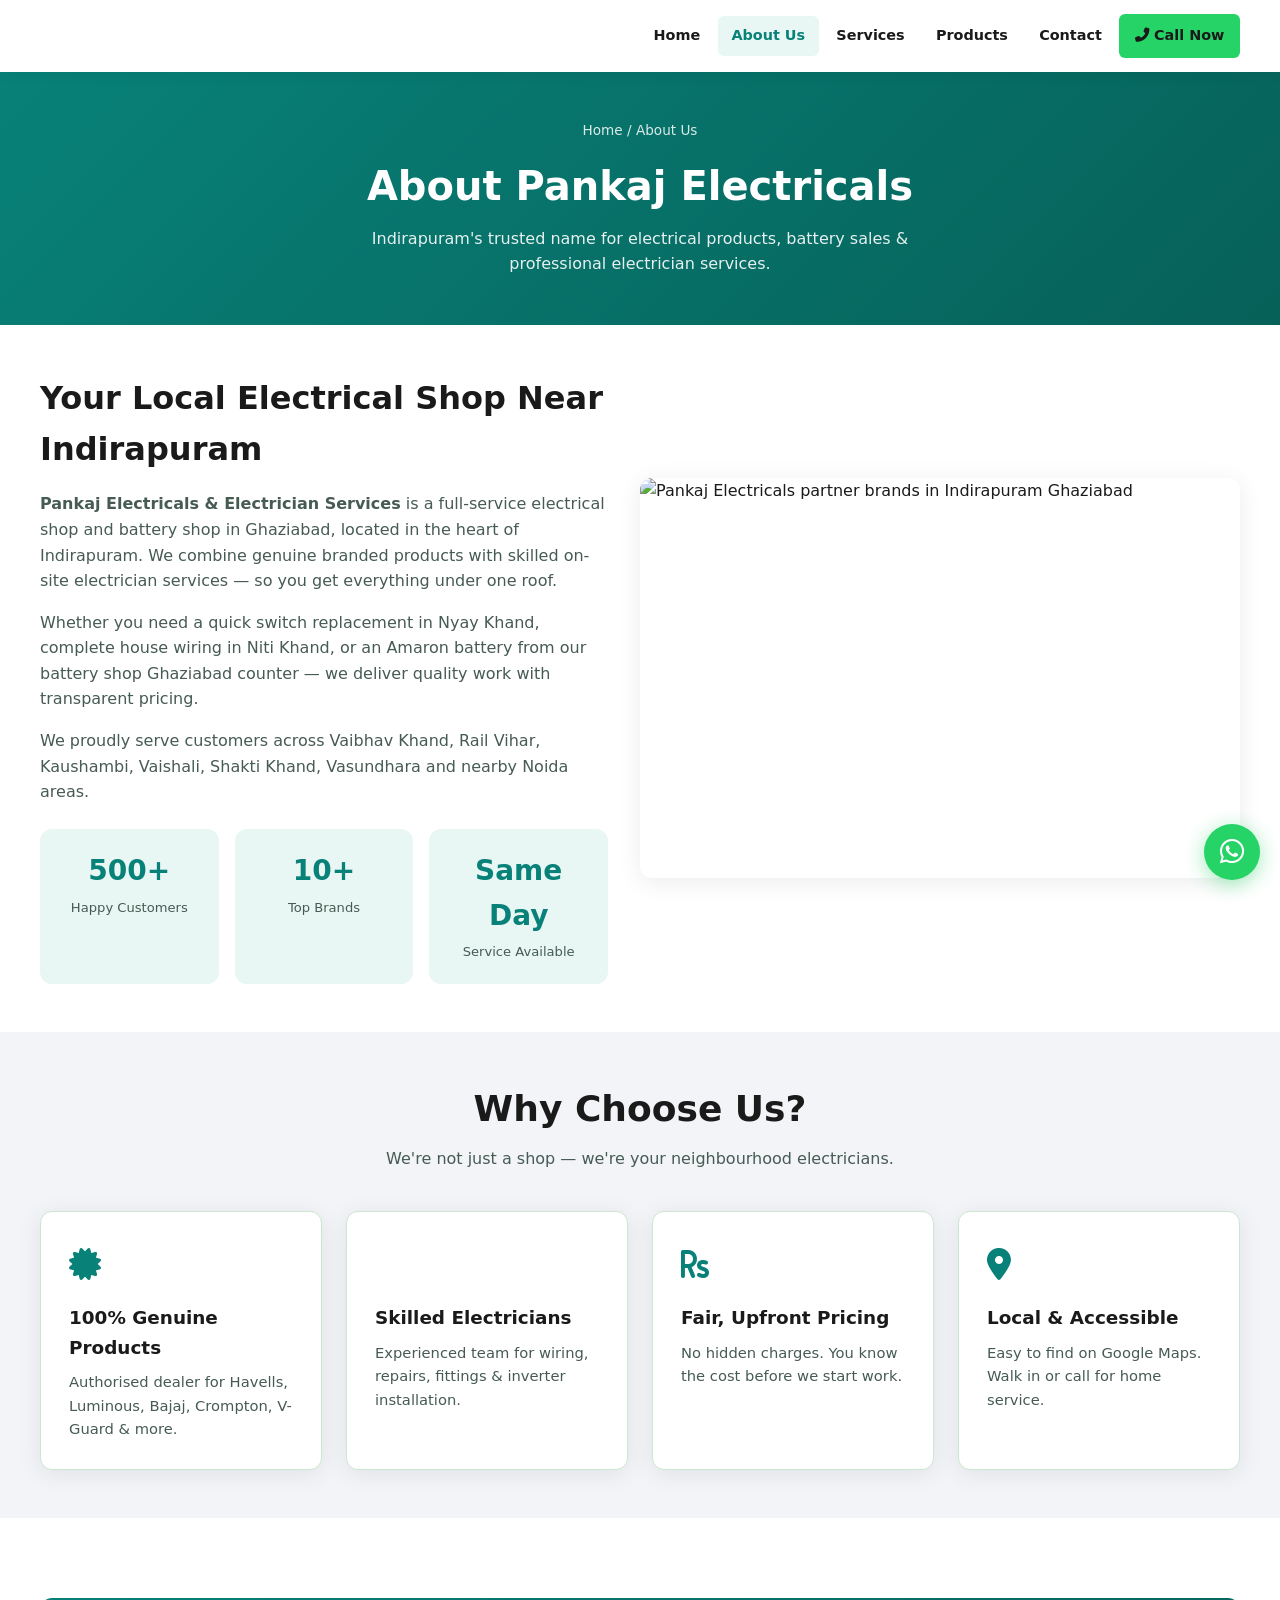
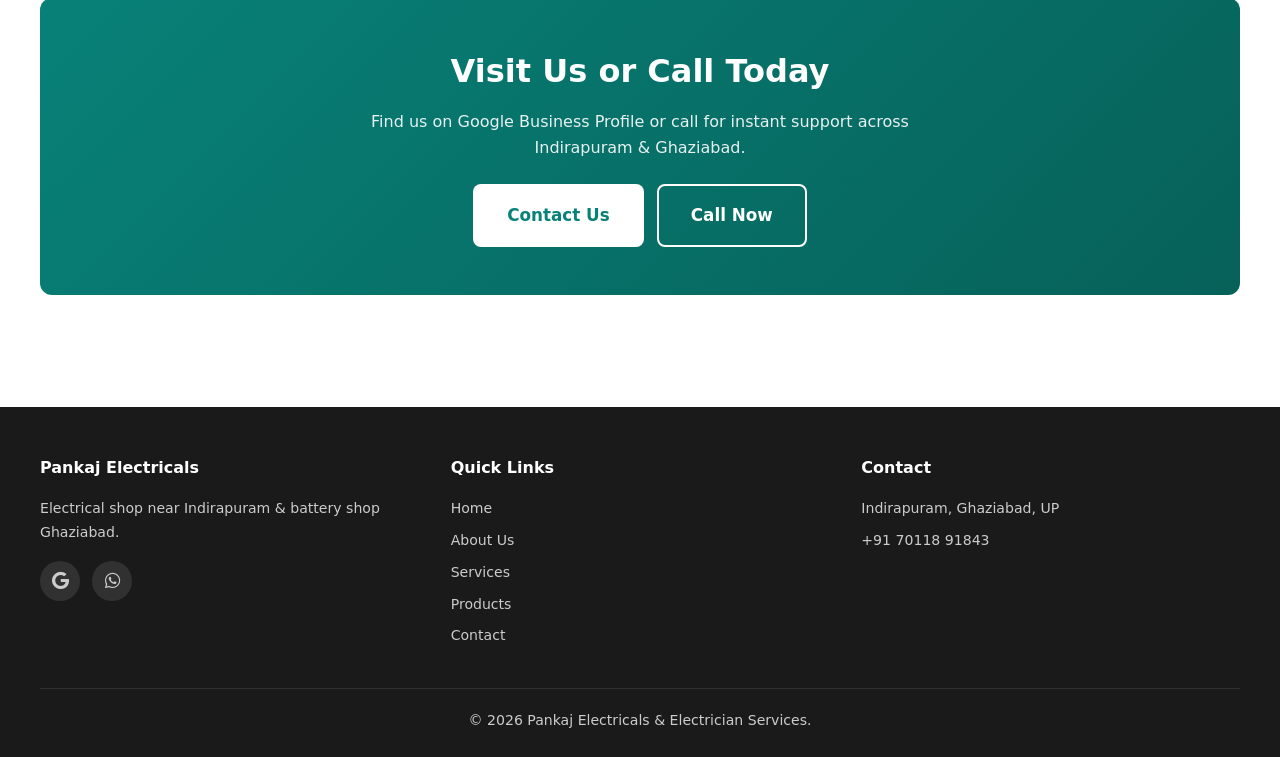
==== about.html @ 1cd83d5d "Website update" ====
<!DOCTYPE html>
<html lang="en">
<head>
  <meta charset="UTF-8" />
  <meta name="viewport" content="width=device-width, initial-scale=1.0" />
  <title>About Us | Pankaj Electricals — Electrical Shop Indirapuram, Ghaziabad</title>
  <meta name="description" content="Learn about Pankaj Electricals & Electrician Services — your trusted electrical shop near Indirapuram and battery shop Ghaziabad serving Nyay Khand, Vaishali, Noida since years." />
  <link rel="canonical" href="https://pankajelectricalsandbattery.com/about.html" />
  <link rel="stylesheet" href="https://cdnjs.cloudflare.com/ajax/libs/font-awesome/6.5.1/css/all.min.css" crossorigin="anonymous" referrerpolicy="no-referrer" />
  <link rel="stylesheet" href="style.css" />
</head>
<body>
  <header id="header" role="banner">
    <div class="header-inner">
      <a href="index.html" class="logo-link" aria-label="Pankaj Electricals Home">
        <video autoplay loop muted playsinline width="170" height="60" aria-hidden="true">
          <source src="img/logo.mp4" type="video/mp4" />
        </video>
      </a>
      <button id="mobile-toggle" aria-label="Toggle menu" aria-expanded="false"><i class="fas fa-bars"></i></button>
      <nav aria-label="Main navigation">
        <ul id="navbar">
          <li><a href="index.html">Home</a></li>
          <li><a href="about.html" class="active">About Us</a></li>
          <li><a href="services.html">Services</a></li>
          <li><a href="products.html">Products</a></li>
          <li><a href="contact.html">Contact</a></li>
          <li class="nav-cta-mobile"><a href="tel:+917011891843" class="btn btn-call" data-phone><i class="fas fa-phone-alt"></i> Call Now</a></li>
        </ul>
      </nav>
    </div>
  </header>

  <main>
    <section class="page-hero">
      <div class="container">
        <nav class="breadcrumb" aria-label="Breadcrumb"><a href="index.html">Home</a> / About Us</nav>
        <h1>About Pankaj Electricals</h1>
        <p>Indirapuram's trusted name for electrical products, battery sales &amp; professional electrician services.</p>
      </div>
    </section>

    <section class="container section-p1">
      <div class="about-grid">
        <div class="about-content">
          <h2>Your Local Electrical Shop Near Indirapuram</h2>
          <p><strong>Pankaj Electricals &amp; Electrician Services</strong> is a full-service electrical shop and battery shop in Ghaziabad, located in the heart of Indirapuram. We combine genuine branded products with skilled on-site electrician services — so you get everything under one roof.</p>
          <p>Whether you need a quick switch replacement in Nyay Khand, complete house wiring in Niti Khand, or an Amaron battery from our battery shop Ghaziabad counter — we deliver quality work with transparent pricing.</p>
          <p>We proudly serve customers across Vaibhav Khand, Rail Vihar, Kaushambi, Vaishali, Shakti Khand, Vasundhara and nearby Noida areas.</p>
          <div class="stats-row">
            <div class="stat-box"><strong>500+</strong><span>Happy Customers</span></div>
            <div class="stat-box"><strong>10+</strong><span>Top Brands</span></div>
            <div class="stat-box"><strong>Same Day</strong><span>Service Available</span></div>
          </div>
        </div>
        <div>
          <img src="img/Brands.png" alt="Pankaj Electricals partner brands in Indirapuram Ghaziabad" width="600" height="400" loading="lazy" style="border-radius:var(--radius);box-shadow:var(--shadow);" />
        </div>
      </div>
    </section>

    <section class="bg-soft section-p1">
      <div class="container">
        <div class="section-title">
          <h2>Why Choose Us?</h2>
          <p>We're not just a shop — we're your neighbourhood electricians.</p>
        </div>
        <div class="services-grid">
          <article class="service-card">
            <div class="icon"><i class="fas fa-certificate"></i></div>
            <h3>100% Genuine Products</h3>
            <p>Authorised dealer for Havells, Luminous, Bajaj, Crompton, V-Guard &amp; more.</p>
          </article>
          <article class="service-card">
            <div class="icon"><i class="fas fa-user-hard-hat"></i></div>
            <h3>Skilled Electricians</h3>
            <p>Experienced team for wiring, repairs, fittings &amp; inverter installation.</p>
          </article>
          <article class="service-card">
            <div class="icon"><i class="fas fa-rupee-sign"></i></div>
            <h3>Fair, Upfront Pricing</h3>
            <p>No hidden charges. You know the cost before we start work.</p>
          </article>
          <article class="service-card">
            <div class="icon"><i class="fas fa-map-marker-alt"></i></div>
            <h3>Local &amp; Accessible</h3>
            <p>Easy to find on Google Maps. Walk in or call for home service.</p>
          </article>
        </div>
      </div>
    </section>

    <section class="container section-p1">
      <div class="cta-banner">
        <h2>Visit Us or Call Today</h2>
        <p>Find us on Google Business Profile or call for instant support across Indirapuram &amp; Ghaziabad.</p>
        <a href="contact.html" class="btn btn-call btn-lg" style="margin-right:0.5rem;">Contact Us</a>
        <a href="tel:+917011891843" class="btn btn-outline btn-lg" data-phone style="border-color:#fff;color:#fff;">Call Now</a>
      </div>
    </section>
  </main>

  <footer id="footer">
    <div class="container">
      <div class="footer-grid">
        <div>
          <h4>Pankaj Electricals</h4>
          <p>Electrical shop near Indirapuram &amp; battery shop Ghaziabad.</p>
          <div class="social-links">
            <a href="https://maps.app.goo.gl/8cvKbV5vpUjrfmij6" target="_blank" rel="noopener noreferrer" aria-label="Google"><i class="fab fa-google"></i></a>
            <a href="https://wa.me/917011891843" data-whatsapp target="_blank" rel="noopener noreferrer" aria-label="WhatsApp"><i class="fab fa-whatsapp"></i></a>
          </div>
        </div>
        <div>
          <h4>Quick Links</h4>
          <ul>
            <li><a href="index.html">Home</a></li>
            <li><a href="about.html">About Us</a></li>
            <li><a href="services.html">Services</a></li>
            <li><a href="products.html">Products</a></li>
            <li><a href="contact.html">Contact</a></li>
          </ul>
        </div>
        <div>
          <h4>Contact</h4>
          <ul>
            <li>Indirapuram, Ghaziabad, UP</li>
            <li><a href="tel:+917011891843" data-phone data-phone-text>+91 99999 99999</a></li>
          </ul>
        </div>
      </div>
      <div class="footer-bottom"><p>&copy; 2026 Pankaj Electricals &amp; Electrician Services.</p></div>
    </div>
  </footer>

  <a href="https://wa.me/917011891843" class="whatsapp-float" data-whatsapp aria-label="WhatsApp" target="_blank" rel="noopener"><i class="fab fa-whatsapp"></i></a>
  <div class="mobile-call-bar"><a href="tel:+917011891843" data-phone><i class="fas fa-phone-alt"></i> Call Now</a></div>
  <script src="script.js" defer></script>
</body>
</html>
---- style.css ----
:root {
  --primary: #088178;
  --primary-dark: #066159;
  --primary-light: #e8f6f4;
  --accent: #f3b519;
  --text: #1a1a1a;
  --text-muted: #465b52;
  --bg: #ffffff;
  --bg-soft: #f3f4f8;
  --border: #cce7d0;
  --shadow: 0 4px 24px rgba(0, 0, 0, 0.08);
  --radius: 12px;
  --header-h: 72px;
  --max-w: 1200px;
  --font: system-ui, -apple-system, "Segoe UI", Roboto, "Helvetica Neue", Arial, sans-serif;
}

*, *::before, *::after { box-sizing: border-box; margin: 0; padding: 0; }

html { scroll-behavior: smooth; -webkit-text-size-adjust: 100%; }

body {
  font-family: var(--font);
  color: var(--text);
  background: var(--bg);
  line-height: 1.6;
  overflow-x: hidden;
}

img, video { max-width: 100%; height: auto; display: block; }

a { color: var(--primary); text-decoration: none; transition: color 0.2s; }
a:hover { color: var(--primary-dark); }

.container { width: min(100% - 2rem, var(--max-w)); margin-inline: auto; }

.section-p1 { padding: 3rem 0; }
.section-title { text-align: center; margin-bottom: 2.5rem; }
.section-title h2 { font-size: clamp(1.5rem, 4vw, 2.25rem); color: var(--text); margin-bottom: 0.5rem; }
.section-title p { color: var(--text-muted); font-size: 1rem; max-width: 640px; margin-inline: auto; }

.btn {
  display: inline-flex;
  align-items: center;
  justify-content: center;
  gap: 0.5rem;
  padding: 0.75rem 1.5rem;
  font-size: 0.95rem;
  font-weight: 600;
  border-radius: 8px;
  border: 2px solid transparent;
  cursor: pointer;
  transition: transform 0.2s, box-shadow 0.2s, background 0.2s;
  text-decoration: none;
  white-space: nowrap;
}

.btn:active { transform: scale(0.98); }
.btn-primary { background: var(--primary); color: #fff; }
.btn-primary:hover { background: var(--primary-dark); color: #fff; box-shadow: var(--shadow); }
.btn-outline { background: transparent; color: var(--primary); border-color: var(--primary); }
.btn-outline:hover { background: var(--primary-light); color: var(--primary-dark); }
.btn-call { background: #25d366; color: #fff; font-size: 1.05rem; padding: 0.85rem 1.75rem; }
.btn-call:hover { background: #1da851; color: #fff; }
.btn-lg { padding: 1rem 2rem; font-size: 1.05rem; }

/* Header */
#header {
  position: fixed;
  top: 0;
  left: 0;
  width: 100%;
  height: var(--header-h);
  background: rgba(255, 255, 255, 0.97);
  backdrop-filter: blur(8px);
  box-shadow: 0 2px 16px rgba(0, 0, 0, 0.06);
  z-index: 1000;
  display: flex;
  align-items: center;
}

.header-inner {
  display: flex;
  align-items: center;
  justify-content: space-between;
  width: min(100% - 2rem, var(--max-w));
  margin-inline: auto;
  gap: 1rem;
}

.logo-link { flex-shrink: 0; }
.logo-link video, .logo-link img { width: clamp(120px, 22vw, 170px); height: auto; }

#navbar {
  display: flex;
  align-items: center;
  gap: 0.25rem;
  list-style: none;
}

#navbar li a {
  display: block;
  padding: 0.5rem 0.85rem;
  font-size: 0.9rem;
  font-weight: 600;
  color: var(--text);
  border-radius: 6px;
}

#navbar li a:hover,
#navbar li a.active { color: var(--primary); background: var(--primary-light); }

.nav-cta { display: none; }

#mobile-toggle {
  display: none;
  background: none;
  border: none;
  font-size: 1.5rem;
  color: var(--text);
  cursor: pointer;
  padding: 0.25rem;
}

/* Hero */
#hero {
  position: relative;
  min-height: clamp(420px, 85vh, 680px);
  margin-top: var(--header-h);
  overflow: hidden;
  background: var(--bg-soft);
}

.hero-slide {
  position: absolute;
  inset: 0;
  width: 100%;
  height: 100%;
  object-fit: cover;
  object-position: center;
  opacity: 0;
  transition: opacity 1s ease;
  z-index: 0;
}

.hero-slide.active { opacity: 1; z-index: 1; }

.hero-overlay {
  position: absolute;
  inset: 0;
  background: linear-gradient(105deg, rgba(0,0,0,0.55) 0%, rgba(0,0,0,0.15) 60%, transparent 100%);
  z-index: 2;
}

.hero-content {
  position: absolute;
  inset: 0;
  z-index: 3;
  display: flex;
  flex-direction: column;
  justify-content: center;
  padding: 2rem 1rem 2rem clamp(1rem, 6vw, 5rem);
  max-width: 640px;
}

.hero-content h1 {
  font-size: clamp(1.75rem, 5vw, 2.75rem);
  color: #fff;
  line-height: 1.2;
  margin-bottom: 0.75rem;
  text-shadow: 0 2px 8px rgba(0,0,0,0.3);
}

.hero-content p {
  color: rgba(255,255,255,0.92);
  font-size: clamp(0.95rem, 2.5vw, 1.15rem);
  margin-bottom: 1.5rem;
}

.hero-actions { display: flex; flex-wrap: wrap; gap: 0.75rem; }

.hero-dots {
  position: absolute;
  bottom: 1.5rem;
  left: 50%;
  transform: translateX(-50%);
  z-index: 4;
  display: flex;
  gap: 0.5rem;
}

.hero-dot {
  width: 10px;
  height: 10px;
  border-radius: 50%;
  border: 2px solid #fff;
  background: transparent;
  cursor: pointer;
  padding: 0;
  transition: background 0.2s;
}

.hero-dot.active { background: #fff; }

/* Trust bar */
.trust-bar {
  background: var(--primary);
  color: #fff;
  padding: 0.85rem 0;
  text-align: center;
  font-size: 0.9rem;
  font-weight: 500;
}

.trust-bar a { color: #fff; text-decoration: underline; }

/* Features */
#feature {
  display: grid;
  grid-template-columns: repeat(auto-fit, minmax(140px, 1fr));
  gap: 1rem;
  padding: 2.5rem 0;
}

.fe-box {
  text-align: center;
  padding: 1.25rem 1rem;
  background: #fff;
  border: 1px solid var(--border);
  border-radius: var(--radius);
  box-shadow: var(--shadow);
  transition: transform 0.2s, box-shadow 0.2s;
}

.fe-box:hover { transform: translateY(-3px); box-shadow: 0 8px 32px rgba(8,129,120,0.12); }
.fe-box img { width: 56px; height: 56px; object-fit: contain; margin: 0 auto 0.75rem; }
.fe-box h6 { font-size: 0.8rem; color: var(--primary); font-weight: 700; }

/* Services grid */
.services-grid {
  display: grid;
  grid-template-columns: repeat(auto-fit, minmax(260px, 1fr));
  gap: 1.5rem;
}

.service-card {
  background: #fff;
  border: 1px solid var(--border);
  border-radius: var(--radius);
  padding: 1.75rem;
  box-shadow: var(--shadow);
  transition: transform 0.2s;
}

.service-card:hover { transform: translateY(-4px); }
.service-card .icon { font-size: 2rem; color: var(--primary); margin-bottom: 0.75rem; }
.service-card h3 { font-size: 1.15rem; margin-bottom: 0.5rem; }
.service-card p { color: var(--text-muted); font-size: 0.92rem; }

/* Areas served */
.areas-tags {
  display: flex;
  flex-wrap: wrap;
  gap: 0.5rem;
  justify-content: center;
  margin-top: 1rem;
}

.area-tag {
  background: var(--primary-light);
  color: var(--primary-dark);
  padding: 0.35rem 0.85rem;
  border-radius: 999px;
  font-size: 0.82rem;
  font-weight: 600;
}

/* Brands */
#Brands { background: var(--bg-soft); }
.brand-container {
  display: flex;
  justify-content: center;
  align-items: center;
  padding: 1rem;
  border-radius: var(--radius);
  background: #fff;
  box-shadow: var(--shadow);
}

.brand-container img { max-height: min(50vh, 400px); width: auto; object-fit: contain; }

/* Products */
#product1 .pro-container {
  display: grid;
  grid-template-columns: repeat(auto-fill, minmax(240px, 1fr));
  gap: 1.25rem;
}

#product1 .pro {
  background: #fff;
  border: 1px solid var(--border);
  border-radius: var(--radius);
  overflow: hidden;
  box-shadow: var(--shadow);
  transition: transform 0.2s, box-shadow 0.2s;
  display: flex;
  flex-direction: column;
}

#product1 .pro:hover { transform: translateY(-4px); box-shadow: 0 12px 36px rgba(0,0,0,0.1); }

#product1 .pro img {
  width: 100%;
  aspect-ratio: 1 / 1;
  object-fit: cover;
  background: var(--bg-soft);
}

#product1 .pro .des {
  padding: 1rem 1rem 1.25rem;
  flex: 1;
  display: flex;
  flex-direction: column;
}

#product1 .pro .des span { color: var(--text-muted); font-size: 0.75rem; text-transform: uppercase; letter-spacing: 0.04em; }
#product1 .pro .des h5 { font-size: 1rem; margin: 0.35rem 0 0.5rem; color: var(--text); }
#product1 .pro .des p { font-size: 0.85rem; color: var(--text-muted); margin: 0 0 0.75rem; flex: 1; }

.star { color: var(--accent); font-size: 0.75rem; margin-bottom: 0.5rem; }

.pro-actions { display: flex; gap: 0.5rem; flex-wrap: wrap; margin-top: auto; }
.pro-actions .btn { flex: 1; min-width: 0; padding: 0.55rem 0.75rem; font-size: 0.82rem; }

/* Testimonials */
.testimonials-grid {
  display: grid;
  grid-template-columns: repeat(auto-fit, minmax(280px, 1fr));
  gap: 1.5rem;
}

.testimonial-card {
  background: #fff;
  border: 1px solid var(--border);
  border-radius: var(--radius);
  padding: 1.5rem;
  box-shadow: var(--shadow);
}

.testimonial-card .stars { color: var(--accent); margin-bottom: 0.75rem; font-size: 0.85rem; }
.testimonial-card blockquote { font-size: 0.95rem; color: var(--text-muted); font-style: italic; margin-bottom: 1rem; }
.testimonial-card cite { font-style: normal; font-weight: 600; font-size: 0.9rem; }
.testimonial-card cite span { display: block; font-weight: 400; color: var(--text-muted); font-size: 0.8rem; }

/* CTA banner */
.cta-banner {
  background: linear-gradient(135deg, var(--primary) 0%, var(--primary-dark) 100%);
  color: #fff;
  text-align: center;
  padding: 3rem 1.5rem;
  border-radius: var(--radius);
  margin: 2rem 0;
}

.cta-banner h2 { color: #fff; font-size: clamp(1.4rem, 4vw, 2rem); margin-bottom: 0.75rem; }
.cta-banner p { color: rgba(255,255,255,0.9); margin-bottom: 1.5rem; max-width: 560px; margin-inline: auto; }
.cta-banner .btn-call { background: #fff; color: var(--primary); }
.cta-banner .btn-call:hover { background: var(--bg-soft); color: var(--primary-dark); }

/* About page */
.about-grid {
  display: grid;
  grid-template-columns: 1fr;
  gap: 2rem;
  align-items: center;
}

.about-content h2 { font-size: clamp(1.5rem, 4vw, 2rem); margin-bottom: 1rem; }
.about-content p { color: var(--text-muted); margin-bottom: 1rem; }

.stats-row {
  display: grid;
  grid-template-columns: repeat(auto-fit, minmax(120px, 1fr));
  gap: 1rem;
  margin-top: 1.5rem;
}

.stat-box {
  text-align: center;
  padding: 1.25rem;
  background: var(--primary-light);
  border-radius: var(--radius);
}

.stat-box strong { display: block; font-size: 1.75rem; color: var(--primary); }
.stat-box span { font-size: 0.82rem; color: var(--text-muted); }

/* Contact */
.contact-grid {
  display: grid;
  grid-template-columns: 1fr;
  gap: 2rem;
}

.contact-info-card {
  background: var(--bg-soft);
  border-radius: var(--radius);
  padding: 1.75rem;
}

.contact-info-card h3 { margin-bottom: 1rem; font-size: 1.15rem; }
.contact-info-card ul { list-style: none; }
.contact-info-card li {
  display: flex;
  align-items: flex-start;
  gap: 0.75rem;
  margin-bottom: 1rem;
  font-size: 0.95rem;
  color: var(--text-muted);
}

.contact-info-card li i { color: var(--primary); margin-top: 3px; width: 18px; }

.contact-form {
  background: #fff;
  border: 1px solid var(--border);
  border-radius: var(--radius);
  padding: 1.75rem;
  box-shadow: var(--shadow);
}

.form-group { margin-bottom: 1rem; }
.form-group label { display: block; font-size: 0.85rem; font-weight: 600; margin-bottom: 0.35rem; }
.form-group input,
.form-group textarea,
.form-group select {
  width: 100%;
  padding: 0.75rem 1rem;
  border: 1px solid #ccc;
  border-radius: 8px;
  font-family: inherit;
  font-size: 1rem;
  transition: border-color 0.2s;
}

.form-group input:focus,
.form-group textarea:focus,
.form-group select:focus {
  outline: none;
  border-color: var(--primary);
  box-shadow: 0 0 0 3px rgba(8,129,120,0.15);
}

.form-group textarea { min-height: 120px; resize: vertical; }

.form-status { margin-top: 0.75rem; font-size: 0.9rem; }
.form-status.success { color: #198754; }
.form-status.error { color: #dc3545; }

.map-wrap {
  border-radius: var(--radius);
  overflow: hidden;
  box-shadow: var(--shadow);
  margin-top: 2rem;
  aspect-ratio: 16 / 9;
}

.map-wrap iframe { width: 100%; height: 100%; border: 0; }

.gbp-link {
  display: inline-flex;
  align-items: center;
  gap: 0.5rem;
  margin-top: 1rem;
  font-weight: 600;
}

/* Page hero (inner pages) */
.page-hero {
  margin-top: var(--header-h);
  background: linear-gradient(135deg, var(--primary) 0%, var(--primary-dark) 100%);
  color: #fff;
  padding: 3rem 0;
  text-align: center;
}

.page-hero h1 { font-size: clamp(1.75rem, 5vw, 2.5rem); margin-bottom: 0.5rem; }
.page-hero p { color: rgba(255,255,255,0.9); max-width: 600px; margin-inline: auto; }

.breadcrumb { font-size: 0.85rem; margin-bottom: 0.75rem; opacity: 0.85; }
.breadcrumb a { color: #fff; }

/* Footer */
#footer {
  background: #1a1a1a;
  color: #ccc;
  padding: 3rem 0 1.5rem;
  margin-top: 2rem;
}

.footer-grid {
  display: grid;
  grid-template-columns: repeat(auto-fit, minmax(220px, 1fr));
  gap: 2rem;
  margin-bottom: 2rem;
}

#footer h4 { color: #fff; font-size: 1rem; margin-bottom: 1rem; }
#footer p, #footer li { font-size: 0.88rem; line-height: 1.7; }
#footer ul { list-style: none; }
#footer ul li { margin-bottom: 0.5rem; }
#footer a { color: #ccc; }
#footer a:hover { color: #fff; }

.social-links { display: flex; gap: 0.75rem; margin-top: 1rem; }
.social-links a {
  width: 40px;
  height: 40px;
  display: flex;
  align-items: center;
  justify-content: center;
  background: rgba(255,255,255,0.1);
  border-radius: 50%;
  color: #fff;
  font-size: 1.1rem;
  transition: background 0.2s;
}

.social-links a:hover { background: var(--primary); color: #fff; }

.footer-bottom {
  border-top: 1px solid rgba(255,255,255,0.1);
  padding-top: 1.25rem;
  text-align: center;
  font-size: 0.82rem;
}

/* WhatsApp float */
.whatsapp-float {
  position: fixed;
  bottom: 1.25rem;
  right: 1.25rem;
  z-index: 999;
  width: 56px;
  height: 56px;
  background: #25d366;
  color: #fff;
  border-radius: 50%;
  display: flex;
  align-items: center;
  justify-content: center;
  font-size: 1.75rem;
  box-shadow: 0 4px 20px rgba(37,211,102,0.45);
  transition: transform 0.2s, box-shadow 0.2s;
}

.whatsapp-float:hover { transform: scale(1.08); color: #fff; box-shadow: 0 6px 28px rgba(37,211,102,0.55); }

/* Sticky mobile call bar */
.mobile-call-bar {
  display: none;
  position: fixed;
  bottom: 0;
  left: 0;
  width: 100%;
  z-index: 998;
  background: var(--primary);
  padding: 0.65rem 1rem;
  box-shadow: 0 -4px 16px rgba(0,0,0,0.15);
}

.mobile-call-bar a {
  display: flex;
  align-items: center;
  justify-content: center;
  gap: 0.5rem;
  color: #fff;
  font-weight: 700;
  font-size: 1rem;
}

/* Utility */
.text-center { text-align: center; }
.bg-soft { background: var(--bg-soft); }
.sr-only {
  position: absolute;
  width: 1px; height: 1px;
  padding: 0; margin: -1px;
  overflow: hidden;
  clip: rect(0,0,0,0);
  border: 0;
}

/* Responsive */
@media (min-width: 768px) {
  .about-grid { grid-template-columns: 1fr 1fr; }
  .contact-grid { grid-template-columns: 1fr 1.2fr; }
  .nav-cta { display: inline-flex; }
}

@media (max-width: 900px) {
  #mobile-toggle { display: block; }

  #navbar {
    position: fixed;
    top: var(--header-h);
    left: 0;
    width: 100%;
    flex-direction: column;
    align-items: stretch;
    background: #fff;
    padding: 1rem;
    box-shadow: var(--shadow);
    transform: translateY(-120%);
    opacity: 0;
    visibility: hidden;
    transition: transform 0.3s, opacity 0.3s, visibility 0.3s;
    gap: 0;
  }

  #navbar.open {
    transform: translateY(0);
    opacity: 1;
    visibility: visible;
  }

  #navbar li a { padding: 0.85rem 1rem; border-radius: 8px; }
  .nav-cta-mobile { display: block; margin-top: 0.5rem; }
  .nav-cta-mobile .btn { width: 100%; }

  .mobile-call-bar { display: block; }
  body { padding-bottom: 52px; }
  .whatsapp-float { bottom: 4.5rem; }
}

@media (prefers-reduced-motion: reduce) {
  *, *::before, *::after {
    animation-duration: 0.01ms !important;
    transition-duration: 0.01ms !important;
  }
  html { scroll-behavior: auto; }
}
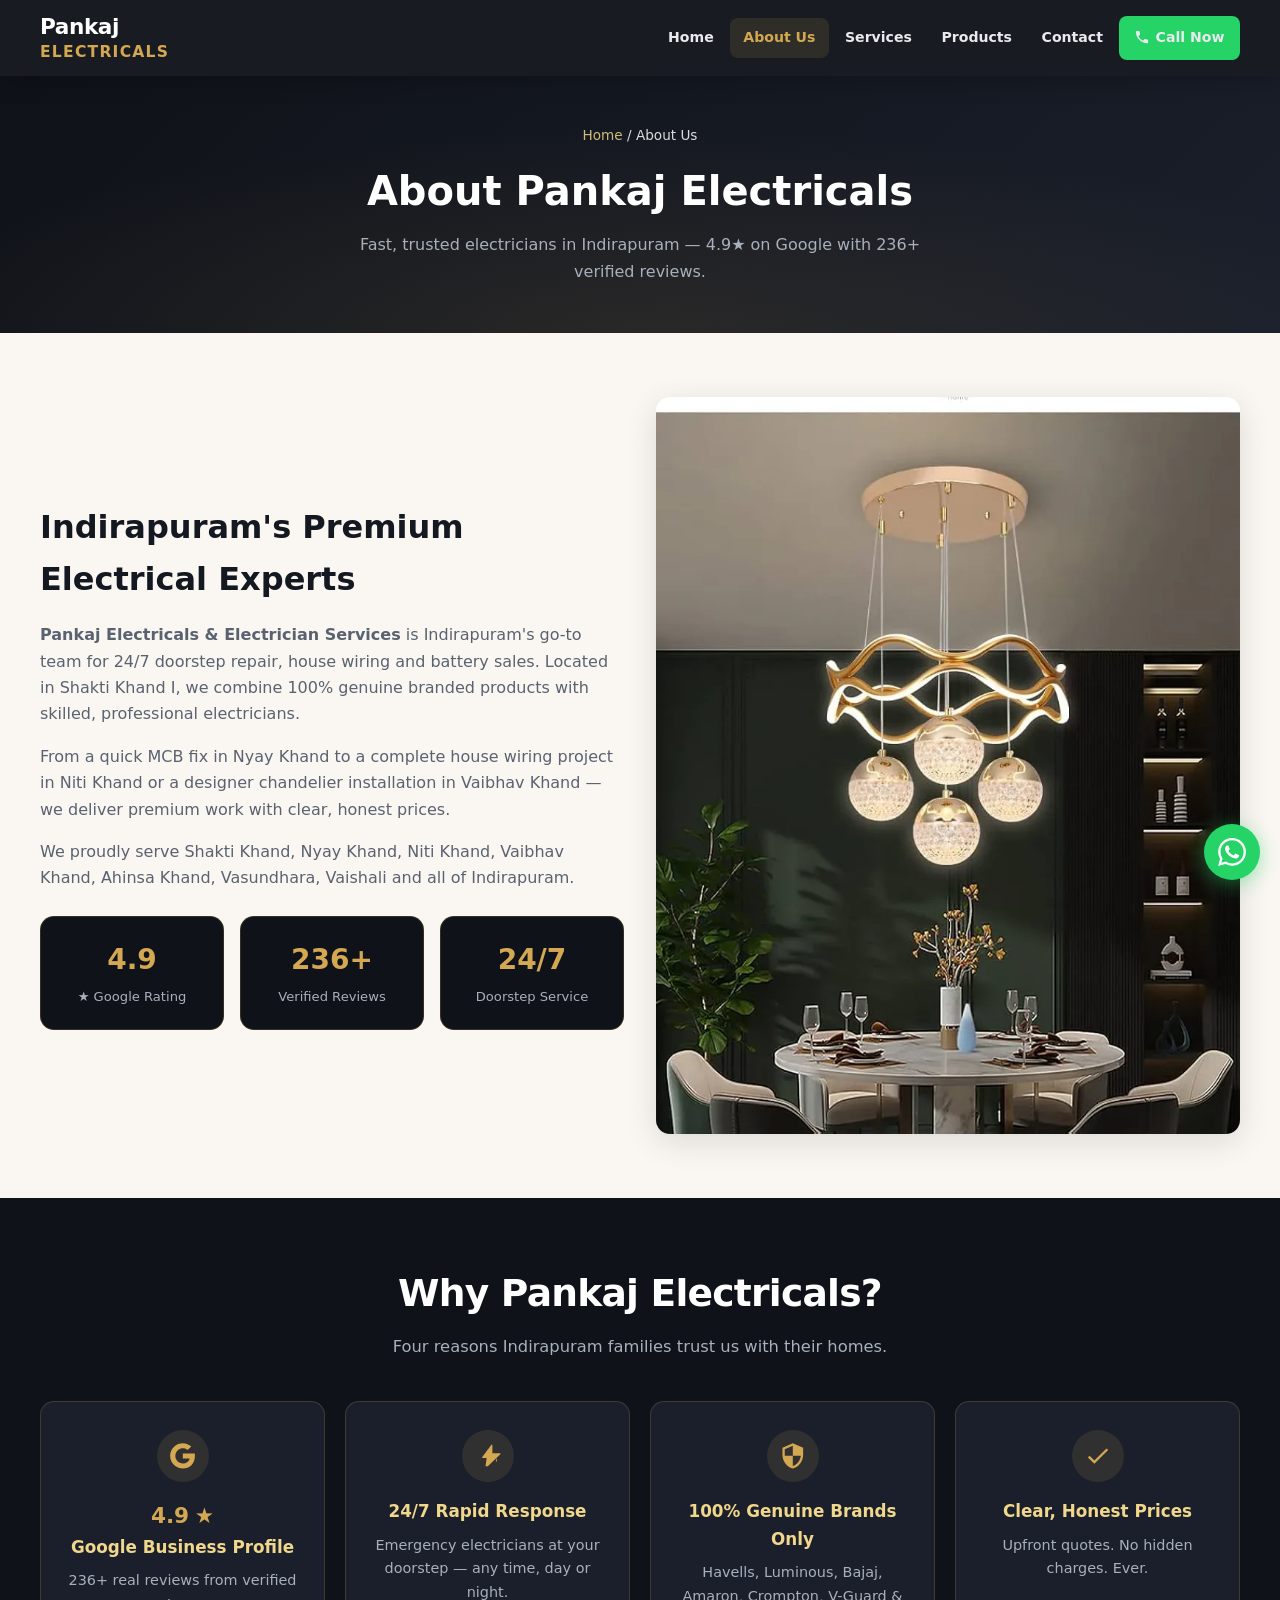
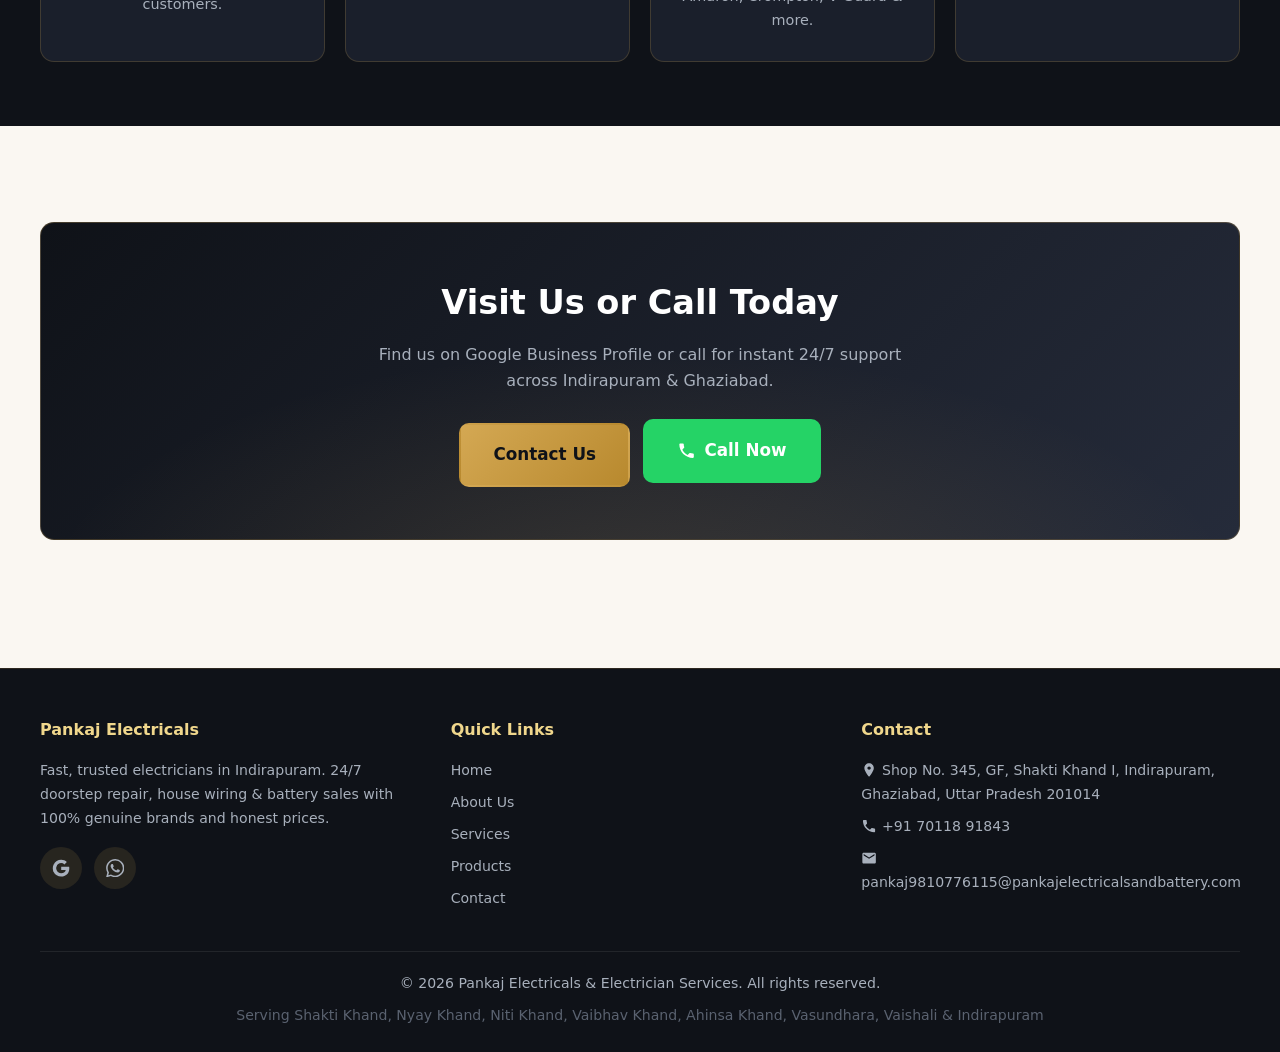
==== commit 01cf3ee7: "Updated Website with Luxury Touch" ====
--- a/about.html
+++ b/about.html
@@ -3,21 +3,30 @@
 <head>
   <meta charset="UTF-8" />
   <meta name="viewport" content="width=device-width, initial-scale=1.0" />
-  <title>About Us | Pankaj Electricals — Electrical Shop Indirapuram, Ghaziabad</title>
-  <meta name="description" content="Learn about Pankaj Electricals & Electrician Services — your trusted electrical shop near Indirapuram and battery shop Ghaziabad serving Nyay Khand, Vaishali, Noida since years." />
+  <title>About Us | Pankaj Electricals — Trusted Electricians Indirapuram</title>
+  <meta name="description" content="About Pankaj Electricals — 4.9★ rated electricians in Indirapuram with 236+ Google reviews. Serving Shakti Khand, Nyay Khand, Niti Khand, Vaibhav Khand, Ahinsa Khand, Vasundhara & Vaishali." />
   <link rel="canonical" href="https://pankajelectricalsandbattery.com/about.html" />
-  <link rel="stylesheet" href="https://cdnjs.cloudflare.com/ajax/libs/font-awesome/6.5.1/css/all.min.css" crossorigin="anonymous" referrerpolicy="no-referrer" />
   <link rel="stylesheet" href="style.css" />
 </head>
 <body>
+  <svg xmlns="http://www.w3.org/2000/svg" style="display:none" aria-hidden="true">
+    <symbol id="icon-phone" viewBox="0 0 24 24"><path fill="currentColor" d="M6.6 10.8c1.4 2.8 3.8 5.1 6.6 6.6l2.2-2.2c.3-.3.7-.4 1-.2 1.1.4 2.3.6 3.5.6.6 0 1 .4 1 1V20c0 .6-.4 1-1 1-9.4 0-17-7.6-17-17 0-.6.4-1 1-1h3.5c.6 0 1 .4 1 1 0 1.2.2 2.4.6 3.5.1.3 0 .7-.2 1L6.6 10.8z"/></symbol>
+    <symbol id="icon-bars" viewBox="0 0 24 24"><path fill="currentColor" d="M3 6h18v2H3V6zm0 5h18v2H3v-2zm0 5h18v2H3v-2z"/></symbol>
+    <symbol id="icon-times" viewBox="0 0 24 24"><path fill="currentColor" d="M18.3 5.7 12 12l6.3 6.3-1.4 1.4L10.6 13.4 4.3 19.7 2.9 18.3 9.2 12 2.9 5.7 4.3 4.3l6.3 6.3 6.3-6.3 1.4 1.4z"/></symbol>
+    <symbol id="icon-whatsapp" viewBox="0 0 24 24"><path fill="currentColor" d="M17.472 14.382c-.297-.149-1.758-.867-2.03-.967-.273-.099-.471-.148-.67.15-.197.297-.767.966-.94 1.164-.173.199-.347.223-.644.075-.297-.15-1.255-.463-2.39-1.475-.883-.788-1.48-1.761-1.653-2.059-.173-.297-.018-.458.13-.606.134-.133.298-.347.446-.52.149-.174.198-.298.298-.497.099-.198.05-.371-.025-.52-.075-.149-.669-1.612-.916-2.207-.242-.579-.487-.5-.669-.51-.173-.008-.371-.01-.57-.01-.198 0-.52.074-.792.372-.272.297-1.04 1.016-1.04 2.479 0 1.462 1.065 2.875 1.213 3.074.149.198 2.096 3.2 5.077 4.487.709.306 1.262.489 1.694.625.712.227 1.36.195 1.871.118.571-.085 1.758-.719 2.006-1.413.248-.694.248-1.289.173-1.413-.074-.124-.272-.198-.57-.347m-5.421 7.403h-.004a9.87 9.87 0 0 1-5.031-1.378l-.361-.214-3.741.982.998-3.648-.235-.374a9.86 9.86 0 0 1-1.51-5.26c.001-5.45 4.436-9.884 9.888-9.884 2.64 0 5.122 1.03 6.988 2.898a9.825 9.825 0 0 1 2.893 6.994c-.003 5.45-4.435 9.884-9.884 9.884m8.413-18.297A11.815 11.815 0 0 0 12.05 0C5.495 0 .16 5.335.157 11.892c0 2.096.547 4.142 1.588 5.945L.057 24l6.305-1.654a11.882 11.882 0 0 0 5.683 1.448h.005c6.554 0 11.89-5.335 11.893-11.893a11.821 11.821 0 0 0-3.48-8.413z"/></symbol>
+    <symbol id="icon-google" viewBox="0 0 24 24"><path fill="currentColor" d="M22.56 12.25c0-.78-.07-1.53-.2-2.25H12v4.26h5.92c-.26 1.37-1.04 2.53-2.21 3.31v2.77h3.57c2.08-1.92 3.28-4.74 3.28-8.09z"/><path fill="currentColor" d="M12 23c2.97 0 5.46-.98 7.28-2.66l-3.57-2.77c-.98.66-2.23 1.06-3.71 1.06-2.86 0-5.29-1.93-6.16-4.53H2.18v2.84C3.99 20.53 7.7 23 12 23z"/><path fill="currentColor" d="M5.84 14.09c-.22-.66-.35-1.36-.35-2.09s.13-1.43.35-2.09V7.07H2.18C1.43 8.55 1 10.22 1 12s.43 3.45 1.18 4.93l2.85-2.22.81-.62z"/><path fill="currentColor" d="M12 5.38c1.62 0 3.06.56 4.21 1.64l3.15-3.15C17.45 2.09 14.97 1 12 1 7.7 1 3.99 3.47 2.18 7.07l3.66 2.84c.87-2.6 3.3-4.53 6.16-4.53z"/></symbol>
+    <symbol id="icon-envelope" viewBox="0 0 24 24"><path fill="currentColor" d="M20 4H4c-1.1 0-2 .9-2 2v12c0 1.1.9 2 2 2h16c1.1 0 2-.9 2-2V6c0-1.1-.9-2-2-2zm0 4-8 5-8-5V6l8 5 8-5v2z"/></symbol>
+    <symbol id="icon-map" viewBox="0 0 24 24"><path fill="currentColor" d="M12 2C8.13 2 5 5.13 5 9c0 5.25 7 13 7 13s7-7.75 7-13c0-3.87-3.13-7-7-7zm0 9.5c-1.38 0-2.5-1.12-2.5-2.5s1.12-2.5 2.5-2.5 2.5 1.12 2.5 2.5-1.12 2.5-2.5 2.5z"/></symbol>
+    <symbol id="icon-shield" viewBox="0 0 24 24"><path fill="currentColor" d="M12 1 3 5v6c0 5.55 3.84 10.74 9 12 5.16-1.26 9-6.45 9-12V5l-9-4zm0 10.99h7c-.53 4.12-3.28 7.79-7 8.94V12H5V6.3l7-3.11v8.8z"/></symbol>
+    <symbol id="icon-bolt" viewBox="0 0 24 24"><path fill="currentColor" d="M11 21h-1l1-7H7.5c-.58 0-.57-.32-.38-.66.19-.34.05-.08 7.82-10.66.39-.67.74-.56 1.06.21v7h4l-1 7h1l-1-7h3.5c.49 0 .56.33.47.51l-.07.15L12 21z"/></symbol>
+    <symbol id="icon-check" viewBox="0 0 24 24"><path fill="currentColor" d="M9 16.17 4.83 12l-1.42 1.41L9 19 21 7l-1.41-1.41z"/></symbol>
+    <symbol id="icon-star" viewBox="0 0 24 24"><path fill="currentColor" d="M12 17.27 18.18 21l-1.64-7.03L22 9.24l-7.19-.61L12 2 9.19 8.63 2 9.24l5.46 4.73L5.82 21z"/></symbol>
+  </svg>
+
   <header id="header" role="banner">
     <div class="header-inner">
-      <a href="index.html" class="logo-link" aria-label="Pankaj Electricals Home">
-        <video autoplay loop muted playsinline width="170" height="60" aria-hidden="true">
-          <source src="img/logo.mp4" type="video/mp4" />
-        </video>
-      </a>
-      <button id="mobile-toggle" aria-label="Toggle menu" aria-expanded="false"><i class="fas fa-bars"></i></button>
+      <a href="index.html" class="logo-link" aria-label="Pankaj Electricals Home"><span class="logo-text">Pankaj<em>Electricals</em></span></a>
+      <button id="mobile-toggle" aria-label="Toggle navigation menu" aria-expanded="false" aria-controls="navbar"><svg class="icon" aria-hidden="true"><use href="#icon-bars"></use></svg></button>
       <nav aria-label="Main navigation">
         <ul id="navbar">
           <li><a href="index.html">Home</a></li>
@@ -25,7 +34,7 @@
           <li><a href="services.html">Services</a></li>
           <li><a href="products.html">Products</a></li>
           <li><a href="contact.html">Contact</a></li>
-          <li class="nav-cta-mobile"><a href="tel:+917011891843" class="btn btn-call" data-phone><i class="fas fa-phone-alt"></i> Call Now</a></li>
+          <li class="nav-cta"><a href="tel:+917011891843" class="btn btn-call" data-phone><svg class="icon" aria-hidden="true"><use href="#icon-phone"></use></svg> Call Now</a></li>
         </ul>
       </nav>
     </div>
@@ -36,55 +45,56 @@
       <div class="container">
         <nav class="breadcrumb" aria-label="Breadcrumb"><a href="index.html">Home</a> / About Us</nav>
         <h1>About Pankaj Electricals</h1>
-        <p>Indirapuram's trusted name for electrical products, battery sales &amp; professional electrician services.</p>
+        <p>Fast, trusted electricians in Indirapuram — 4.9★ on Google with 236+ verified reviews.</p>
       </div>
     </section>
 
     <section class="container section-p1">
       <div class="about-grid">
         <div class="about-content">
-          <h2>Your Local Electrical Shop Near Indirapuram</h2>
-          <p><strong>Pankaj Electricals &amp; Electrician Services</strong> is a full-service electrical shop and battery shop in Ghaziabad, located in the heart of Indirapuram. We combine genuine branded products with skilled on-site electrician services — so you get everything under one roof.</p>
-          <p>Whether you need a quick switch replacement in Nyay Khand, complete house wiring in Niti Khand, or an Amaron battery from our battery shop Ghaziabad counter — we deliver quality work with transparent pricing.</p>
-          <p>We proudly serve customers across Vaibhav Khand, Rail Vihar, Kaushambi, Vaishali, Shakti Khand, Vasundhara and nearby Noida areas.</p>
+          <h2>Indirapuram's Premium Electrical Experts</h2>
+          <p><strong>Pankaj Electricals &amp; Electrician Services</strong> is Indirapuram's go-to team for 24/7 doorstep repair, house wiring and battery sales. Located in Shakti Khand I, we combine 100% genuine branded products with skilled, professional electricians.</p>
+          <p>From a quick MCB fix in Nyay Khand to a complete house wiring project in Niti Khand or a designer chandelier installation in Vaibhav Khand — we deliver premium work with clear, honest prices.</p>
+          <p>We proudly serve Shakti Khand, Nyay Khand, Niti Khand, Vaibhav Khand, Ahinsa Khand, Vasundhara, Vaishali and all of Indirapuram.</p>
           <div class="stats-row">
-            <div class="stat-box"><strong>500+</strong><span>Happy Customers</span></div>
-            <div class="stat-box"><strong>10+</strong><span>Top Brands</span></div>
-            <div class="stat-box"><strong>Same Day</strong><span>Service Available</span></div>
+            <div class="stat-box"><strong data-rating>4.9</strong><span>★ Google Rating</span></div>
+            <div class="stat-box"><strong data-review-count>236+</strong><span>Verified Reviews</span></div>
+            <div class="stat-box"><strong>24/7</strong><span>Doorstep Service</span></div>
           </div>
         </div>
         <div>
-          <img src="img/Brands.png" alt="Pankaj Electricals partner brands in Indirapuram Ghaziabad" width="600" height="400" loading="lazy" style="border-radius:var(--radius);box-shadow:var(--shadow);" />
+          <img src="img/luxury/chandelier-dining.webp" alt="Luxury chandelier installation by Pankaj Electricals Indirapuram" width="793" height="1000" loading="lazy" decoding="async" style="border-radius:var(--radius);box-shadow:var(--shadow);" />
         </div>
       </div>
     </section>
 
-    <section class="bg-soft section-p1">
+    <section class="why-section section-p1">
       <div class="container">
         <div class="section-title">
-          <h2>Why Choose Us?</h2>
-          <p>We're not just a shop — we're your neighbourhood electricians.</p>
+          <h2>Why Pankaj Electricals?</h2>
+          <p>Four reasons Indirapuram families trust us with their homes.</p>
         </div>
-        <div class="services-grid">
-          <article class="service-card">
-            <div class="icon"><i class="fas fa-certificate"></i></div>
-            <h3>100% Genuine Products</h3>
-            <p>Authorised dealer for Havells, Luminous, Bajaj, Crompton, V-Guard &amp; more.</p>
+        <div class="why-grid">
+          <article class="why-card">
+            <div class="why-card-icon"><svg class="icon"><use href="#icon-google"></use></svg></div>
+            <div class="why-rating-badge"><span data-rating>4.9</span>★</div>
+            <h3>Google Business Profile</h3>
+            <p><span data-review-count>236+</span> real reviews from verified customers.</p>
           </article>
-          <article class="service-card">
-            <div class="icon"><i class="fas fa-user-hard-hat"></i></div>
-            <h3>Skilled Electricians</h3>
-            <p>Experienced team for wiring, repairs, fittings &amp; inverter installation.</p>
+          <article class="why-card">
+            <div class="why-card-icon"><svg class="icon"><use href="#icon-bolt"></use></svg></div>
+            <h3>24/7 Rapid Response</h3>
+            <p>Emergency electricians at your doorstep — any time, day or night.</p>
           </article>
-          <article class="service-card">
-            <div class="icon"><i class="fas fa-rupee-sign"></i></div>
-            <h3>Fair, Upfront Pricing</h3>
-            <p>No hidden charges. You know the cost before we start work.</p>
+          <article class="why-card">
+            <div class="why-card-icon"><svg class="icon"><use href="#icon-shield"></use></svg></div>
+            <h3>100% Genuine Brands Only</h3>
+            <p>Havells, Luminous, Bajaj, Amaron, Crompton, V-Guard &amp; more.</p>
           </article>
-          <article class="service-card">
-            <div class="icon"><i class="fas fa-map-marker-alt"></i></div>
-            <h3>Local &amp; Accessible</h3>
-            <p>Easy to find on Google Maps. Walk in or call for home service.</p>
+          <article class="why-card">
+            <div class="why-card-icon"><svg class="icon"><use href="#icon-check"></use></svg></div>
+            <h3>Clear, Honest Prices</h3>
+            <p>Upfront quotes. No hidden charges. Ever.</p>
           </article>
         </div>
       </div>
@@ -93,22 +103,25 @@
     <section class="container section-p1">
       <div class="cta-banner">
         <h2>Visit Us or Call Today</h2>
-        <p>Find us on Google Business Profile or call for instant support across Indirapuram &amp; Ghaziabad.</p>
-        <a href="contact.html" class="btn btn-call btn-lg" style="margin-right:0.5rem;">Contact Us</a>
-        <a href="tel:+917011891843" class="btn btn-outline btn-lg" data-phone style="border-color:#fff;color:#fff;">Call Now</a>
+        <p>Find us on Google Business Profile or call for instant 24/7 support across Indirapuram &amp; Ghaziabad.</p>
+        <a href="contact.html" class="btn btn-primary btn-lg">Contact Us</a>
+        <a href="tel:+917011891843" class="btn btn-call btn-lg" data-phone style="margin-left:0.5rem;"><svg class="icon" aria-hidden="true"><use href="#icon-phone"></use></svg> Call Now</a>
       </div>
     </section>
   </main>
 
-  <footer id="footer">
+  <footer id="footer" role="contentinfo">
     <div class="container">
       <div class="footer-grid">
         <div>
           <h4>Pankaj Electricals</h4>
-          <p>Electrical shop near Indirapuram &amp; battery shop Ghaziabad.</p>
+          <p>Fast, trusted electricians in Indirapuram. 24/7 doorstep repair, house wiring &amp; battery sales with 100% genuine brands and honest prices.</p>
           <div class="social-links">
-            <a href="https://maps.app.goo.gl/8cvKbV5vpUjrfmij6" target="_blank" rel="noopener noreferrer" aria-label="Google"><i class="fab fa-google"></i></a>
-            <a href="https://wa.me/917011891843" data-whatsapp target="_blank" rel="noopener noreferrer" aria-label="WhatsApp"><i class="fab fa-whatsapp"></i></a>
+            <a href="https://www.google.com/maps/search/?api=1&query=Pankaj+Electricals+Indirapuram" 
+   target="_blank" rel="noopener noreferrer" aria-label="Google Business Profile">
+   <svg class="icon" aria-hidden="true"><use href="#icon-google"></use></svg>
+</a>
+            <a href="https://wa.me/917011891843" data-whatsapp target="_blank" rel="noopener noreferrer" aria-label="WhatsApp"><svg class="icon" aria-hidden="true"><use href="#icon-whatsapp"></use></svg></a>
           </div>
         </div>
         <div>
@@ -124,17 +137,32 @@
         <div>
           <h4>Contact</h4>
           <ul>
-            <li>Indirapuram, Ghaziabad, UP</li>
-            <li><a href="tel:+917011891843" data-phone data-phone-text>+91 99999 99999</a></li>
+            <li><svg class="icon" aria-hidden="true"><use href="#icon-map"></use></svg> <span data-address>Shop No. 345, GF, Shakti Khand I, Indirapuram, Ghaziabad, Uttar Pradesh 201014</span></li>
+            <li><a href="tel:+917011891843" data-phone><svg class="icon" aria-hidden="true"><use href="#icon-phone"></use></svg> <span data-phone-text>+91 70118 91843</span></a></li>
+            <li><a href="mailto:pankaj9810776115@pankajelectricalsandbattery.com" data-email><svg class="icon" aria-hidden="true"><use href="#icon-envelope"></use></svg> <span data-email-text>pankaj9810776115@pankajelectricalsandbattery.com</span></a></li>
           </ul>
         </div>
       </div>
-      <div class="footer-bottom"><p>&copy; 2026 Pankaj Electricals &amp; Electrician Services.</p></div>
+      <div class="footer-bottom">
+        <p>&copy; 2026 Pankaj Electricals &amp; Electrician Services. All rights reserved.</p>
+        <p class="footer-areas">Serving Shakti Khand, Nyay Khand, Niti Khand, Vaibhav Khand, Ahinsa Khand, Vasundhara, Vaishali &amp; Indirapuram</p>
+      </div>
     </div>
   </footer>
 
-  <a href="https://wa.me/917011891843" class="whatsapp-float" data-whatsapp aria-label="WhatsApp" target="_blank" rel="noopener"><i class="fab fa-whatsapp"></i></a>
-  <div class="mobile-call-bar"><a href="tel:+917011891843" data-phone><i class="fas fa-phone-alt"></i> Call Now</a></div>
+  <a href="https://wa.me/917011891843" class="whatsapp-float" data-whatsapp aria-label="Chat on WhatsApp" target="_blank" rel="noopener noreferrer">
+    <svg class="icon" aria-hidden="true"><use href="#icon-whatsapp"></use></svg>
+  </a>
+
+  <div class="mobile-call-bar" role="navigation" aria-label="Quick contact">
+    <a href="tel:+917011891843" class="mobile-bar-btn mobile-bar-call" data-phone aria-label="Call now">
+      <svg class="icon" aria-hidden="true"><use href="#icon-phone"></use></svg><span>Call Now</span>
+    </a>
+    <a href="https://wa.me/917011891843" class="mobile-bar-btn mobile-bar-whatsapp" data-whatsapp target="_blank" rel="noopener noreferrer" aria-label="WhatsApp">
+      <svg class="icon" aria-hidden="true"><use href="#icon-whatsapp"></use></svg><span>WhatsApp</span>
+    </a>
+  </div>
+
   <script src="script.js" defer></script>
 </body>
 </html>
--- a/style.css
+++ b/style.css
@@ -1,16 +1,25 @@
 :root {
-  --primary: #088178;
-  --primary-dark: #066159;
-  --primary-light: #e8f6f4;
-  --accent: #f3b519;
-  --text: #1a1a1a;
-  --text-muted: #465b52;
-  --bg: #ffffff;
-  --bg-soft: #f3f4f8;
-  --border: #cce7d0;
-  --shadow: 0 4px 24px rgba(0, 0, 0, 0.08);
-  --radius: 12px;
-  --header-h: 72px;
+  --gold: #d4a853;
+  --gold-light: #f0d78c;
+  --gold-dark: #b8892e;
+  --charcoal: #0f1218;
+  --charcoal-soft: #1a1f2b;
+  --charcoal-mid: #252b3a;
+  --cream: #faf7f2;
+  --cream-dark: #f0ebe3;
+  --white: #ffffff;
+  --text: #141820;
+  --text-muted: #5a6270;
+  --text-on-dark: #e8eaed;
+  --text-muted-dark: #a8b0bc;
+  --accent-green: #25d366;
+  --accent-green-dark: #1da851;
+  --border: rgba(212, 168, 83, 0.22);
+  --border-soft: rgba(0, 0, 0, 0.08);
+  --shadow: 0 8px 32px rgba(15, 18, 24, 0.12);
+  --shadow-gold: 0 8px 40px rgba(212, 168, 83, 0.18);
+  --radius: 14px;
+  --header-h: 76px;
   --max-w: 1200px;
   --font: system-ui, -apple-system, "Segoe UI", Roboto, "Helvetica Neue", Arial, sans-serif;
 }
@@ -22,46 +31,71 @@
 body {
   font-family: var(--font);
   color: var(--text);
-  background: var(--bg);
-  line-height: 1.6;
+  background: var(--cream);
+  line-height: 1.65;
   overflow-x: hidden;
 }
 
 img, video { max-width: 100%; height: auto; display: block; }
 
-a { color: var(--primary); text-decoration: none; transition: color 0.2s; }
-a:hover { color: var(--primary-dark); }
+a { color: var(--gold-dark); text-decoration: none; transition: color 0.2s; }
+a:hover { color: var(--gold); }
 
 .container { width: min(100% - 2rem, var(--max-w)); margin-inline: auto; }
 
-.section-p1 { padding: 3rem 0; }
+.section-p1 { padding: clamp(2.5rem, 6vw, 4rem) 0; }
 .section-title { text-align: center; margin-bottom: 2.5rem; }
-.section-title h2 { font-size: clamp(1.5rem, 4vw, 2.25rem); color: var(--text); margin-bottom: 0.5rem; }
-.section-title p { color: var(--text-muted); font-size: 1rem; max-width: 640px; margin-inline: auto; }
+.section-title h2 {
+  font-size: clamp(1.6rem, 4vw, 2.35rem);
+  color: var(--charcoal);
+  margin-bottom: 0.65rem;
+  letter-spacing: -0.02em;
+}
+.section-title p { color: var(--text-muted); font-size: 1.02rem; max-width: 680px; margin-inline: auto; }
+
+.section-label {
+  display: inline-block;
+  font-size: 0.72rem;
+  font-weight: 800;
+  letter-spacing: 0.14em;
+  text-transform: uppercase;
+  color: var(--gold-dark);
+  margin-bottom: 0.65rem;
+}
+
+.icon {
+  width: 1.15em;
+  height: 1.15em;
+  display: inline-block;
+  vertical-align: -0.2em;
+  flex-shrink: 0;
+}
 
 .btn {
   display: inline-flex;
   align-items: center;
   justify-content: center;
   gap: 0.5rem;
-  padding: 0.75rem 1.5rem;
+  padding: 0.8rem 1.55rem;
   font-size: 0.95rem;
-  font-weight: 600;
-  border-radius: 8px;
+  font-weight: 700;
+  border-radius: 10px;
   border: 2px solid transparent;
   cursor: pointer;
-  transition: transform 0.2s, box-shadow 0.2s, background 0.2s;
+  transition: transform 0.2s, box-shadow 0.2s, background 0.2s, color 0.2s;
   text-decoration: none;
   white-space: nowrap;
 }
 
 .btn:active { transform: scale(0.98); }
-.btn-primary { background: var(--primary); color: #fff; }
-.btn-primary:hover { background: var(--primary-dark); color: #fff; box-shadow: var(--shadow); }
-.btn-outline { background: transparent; color: var(--primary); border-color: var(--primary); }
-.btn-outline:hover { background: var(--primary-light); color: var(--primary-dark); }
-.btn-call { background: #25d366; color: #fff; font-size: 1.05rem; padding: 0.85rem 1.75rem; }
-.btn-call:hover { background: #1da851; color: #fff; }
+.btn-primary { background: linear-gradient(135deg, var(--gold) 0%, var(--gold-dark) 100%); color: var(--charcoal); }
+.btn-primary:hover { color: var(--charcoal); box-shadow: var(--shadow-gold); }
+.btn-outline { background: transparent; color: var(--charcoal); border-color: var(--charcoal); }
+.btn-outline:hover { background: var(--charcoal); color: var(--gold-light); }
+.btn-call { background: var(--accent-green); color: #fff; font-size: 1.02rem; padding: 0.88rem 1.75rem; }
+.btn-call:hover { background: var(--accent-green-dark); color: #fff; }
+.btn-dark { background: var(--charcoal); color: var(--gold-light); }
+.btn-dark:hover { background: var(--charcoal-soft); color: var(--gold); }
 .btn-lg { padding: 1rem 2rem; font-size: 1.05rem; }
 
 /* Header */
@@ -71,9 +105,9 @@
   left: 0;
   width: 100%;
   height: var(--header-h);
-  background: rgba(255, 255, 255, 0.97);
-  backdrop-filter: blur(8px);
-  box-shadow: 0 2px 16px rgba(0, 0, 0, 0.06);
+  background: rgba(15, 18, 24, 0.96);
+  backdrop-filter: blur(12px);
+  box-shadow: 0 2px 24px rgba(0, 0, 0, 0.25);
   z-index: 1000;
   display: flex;
   align-items: center;
@@ -88,27 +122,42 @@
   gap: 1rem;
 }
 
-.logo-link { flex-shrink: 0; }
-.logo-link video, .logo-link img { width: clamp(120px, 22vw, 170px); height: auto; }
+.logo-link { flex-shrink: 0; text-decoration: none; }
+.logo-text {
+  font-size: clamp(1.05rem, 2.5vw, 1.35rem);
+  font-weight: 800;
+  color: var(--white);
+  letter-spacing: -0.02em;
+  line-height: 1.2;
+}
+.logo-text em {
+  display: block;
+  font-style: normal;
+  font-size: 0.72em;
+  font-weight: 600;
+  color: var(--gold);
+  letter-spacing: 0.08em;
+  text-transform: uppercase;
+}
 
 #navbar {
   display: flex;
   align-items: center;
-  gap: 0.25rem;
+  gap: 0.15rem;
   list-style: none;
 }
 
 #navbar li a {
   display: block;
   padding: 0.5rem 0.85rem;
-  font-size: 0.9rem;
+  font-size: 0.88rem;
   font-weight: 600;
-  color: var(--text);
-  border-radius: 6px;
+  color: var(--text-on-dark);
+  border-radius: 8px;
 }
 
 #navbar li a:hover,
-#navbar li a.active { color: var(--primary); background: var(--primary-light); }
+#navbar li a.active { color: var(--gold); background: rgba(212, 168, 83, 0.12); }
 
 .nav-cta { display: none; }
 
@@ -117,126 +166,333 @@
   background: none;
   border: none;
   font-size: 1.5rem;
-  color: var(--text);
+  color: var(--white);
   cursor: pointer;
   padding: 0.25rem;
 }
 
 /* Hero */
 #hero {
+  margin-top: var(--header-h);
+  background: linear-gradient(135deg, var(--charcoal) 0%, var(--charcoal-soft) 45%, #1e2433 100%);
+  overflow: hidden;
   position: relative;
-  min-height: clamp(420px, 85vh, 680px);
-  margin-top: var(--header-h);
-  overflow: hidden;
-  background: var(--bg-soft);
-}
-
-.hero-slide {
+}
+
+#hero::before {
+  content: "";
   position: absolute;
   inset: 0;
+  background:
+    radial-gradient(ellipse 60% 50% at 80% 20%, rgba(212, 168, 83, 0.12), transparent),
+    radial-gradient(ellipse 40% 40% at 10% 80%, rgba(212, 168, 83, 0.06), transparent);
+  pointer-events: none;
+}
+
+.hero-split-inner {
+  display: grid;
+  grid-template-columns: 1fr 1fr;
+  align-items: center;
+  gap: clamp(1.5rem, 4vw, 3rem);
+  min-height: clamp(520px, 88vh, 720px);
+  padding-block: clamp(2.5rem, 5vw, 4rem);
+  position: relative;
+  z-index: 1;
+}
+
+.hero-copy {
+  display: flex;
+  flex-direction: column;
+  justify-content: center;
+  align-items: flex-start;
+  max-width: 580px;
+}
+
+.hero-badge {
+  display: inline-flex;
+  align-items: center;
+  gap: 0.45rem;
+  width: fit-content;
+  padding: 0.45rem 1rem;
+  margin-bottom: 1.1rem;
+  background: rgba(212, 168, 83, 0.15);
+  color: var(--gold-light);
+  border: 1px solid rgba(212, 168, 83, 0.35);
+  border-radius: 999px;
+  font-size: 0.8rem;
+  font-weight: 700;
+  letter-spacing: 0.04em;
+}
+
+.hero-copy h1 {
+  font-size: clamp(2rem, 5vw, 3.15rem);
+  color: var(--white);
+  line-height: 1.1;
+  margin-bottom: 1rem;
+  letter-spacing: -0.03em;
+}
+
+.hero-copy h1 .gold { color: var(--gold); }
+
+.hero-copy p {
+  color: var(--text-muted-dark);
+  font-size: clamp(1rem, 2.2vw, 1.125rem);
+  margin-bottom: 1.75rem;
+  max-width: 540px;
+}
+
+.hero-actions { display: flex; flex-wrap: wrap; gap: 0.75rem; }
+
+.hero-trust-row {
+  display: flex;
+  flex-wrap: wrap;
+  gap: 1.25rem;
+  margin-top: 1.75rem;
+  padding-top: 1.5rem;
+  border-top: 1px solid rgba(255, 255, 255, 0.1);
+}
+
+.hero-trust-item {
+  display: flex;
+  align-items: center;
+  gap: 0.5rem;
+  font-size: 0.88rem;
+  font-weight: 600;
+  color: var(--text-on-dark);
+}
+
+.hero-trust-item .icon { color: var(--gold); }
+
+.hero-visual {
+  position: relative;
+  display: flex;
+  align-items: center;
+  justify-content: center;
+}
+
+.hero-visual picture,
+.hero-visual img {
+  width: 100%;
+  max-width: 580px;
+  border-radius: calc(var(--radius) + 6px);
+  box-shadow: 0 32px 80px rgba(0, 0, 0, 0.45);
+  border: 1px solid rgba(212, 168, 83, 0.2);
+}
+
+.hero-visual::after {
+  content: "";
+  position: absolute;
+  inset: -8% -4% -4% 8%;
+  background: linear-gradient(135deg, rgba(212, 168, 83, 0.15), transparent 60%);
+  border-radius: calc(var(--radius) + 6px);
+  z-index: -1;
+}
+
+/* Trust bar */
+.trust-bar {
+  background: linear-gradient(90deg, var(--gold-dark), var(--gold), var(--gold-dark));
+  color: var(--charcoal);
+  padding: 0.9rem 0;
+  text-align: center;
+  font-size: 0.92rem;
+  font-weight: 700;
+}
+
+.trust-bar a { color: var(--charcoal); text-decoration: underline; text-underline-offset: 3px; font-weight: 800; }
+
+/* Why section */
+.why-section {
+  background: var(--charcoal);
+  color: var(--text-on-dark);
+}
+
+.why-section .section-title h2 { color: var(--white); }
+.why-section .section-title p { color: var(--text-muted-dark); }
+
+.why-grid {
+  display: grid;
+  grid-template-columns: repeat(auto-fit, minmax(240px, 1fr));
+  gap: 1.25rem;
+}
+
+.why-card {
+  background: var(--charcoal-soft);
+  border: 1px solid rgba(212, 168, 83, 0.2);
+  border-radius: var(--radius);
+  padding: 1.75rem 1.5rem;
+  text-align: center;
+  transition: transform 0.25s, border-color 0.25s, box-shadow 0.25s;
+}
+
+.why-card:hover {
+  transform: translateY(-4px);
+  border-color: rgba(212, 168, 83, 0.45);
+  box-shadow: var(--shadow-gold);
+}
+
+.why-card-icon {
+  width: 52px;
+  height: 52px;
+  margin: 0 auto 1rem;
+  display: flex;
+  align-items: center;
+  justify-content: center;
+  background: rgba(212, 168, 83, 0.12);
+  border-radius: 50%;
+  color: var(--gold);
+  font-size: 1.5rem;
+}
+
+.why-card h3 {
+  font-size: 1.05rem;
+  color: var(--gold-light);
+  margin-bottom: 0.5rem;
+}
+
+.why-card p { font-size: 0.9rem; color: var(--text-muted-dark); }
+
+.why-rating-badge {
+  display: inline-flex;
+  align-items: center;
+  gap: 0.35rem;
+  font-size: 1.35rem;
+  font-weight: 800;
+  color: var(--gold);
+}
+
+/* Gallery */
+.gallery-grid {
+  display: grid;
+  grid-template-columns: repeat(12, 1fr);
+  gap: 1rem;
+}
+
+.gallery-item {
+  border-radius: var(--radius);
+  overflow: hidden;
+  position: relative;
+  box-shadow: var(--shadow);
+}
+
+.gallery-item img {
   width: 100%;
   height: 100%;
   object-fit: cover;
-  object-position: center;
-  opacity: 0;
-  transition: opacity 1s ease;
-  z-index: 0;
-}
-
-.hero-slide.active { opacity: 1; z-index: 1; }
-
-.hero-overlay {
+  transition: transform 0.4s ease;
+}
+
+.gallery-item:hover img { transform: scale(1.04); }
+
+.gallery-item:nth-child(1) { grid-column: span 7; grid-row: span 2; min-height: 320px; }
+.gallery-item:nth-child(2) { grid-column: span 5; min-height: 200px; }
+.gallery-item:nth-child(3) { grid-column: span 5; min-height: 200px; }
+.gallery-item:nth-child(4) { grid-column: span 4; min-height: 220px; }
+.gallery-item:nth-child(5) { grid-column: span 8; min-height: 220px; }
+
+.gallery-caption {
   position: absolute;
-  inset: 0;
-  background: linear-gradient(105deg, rgba(0,0,0,0.55) 0%, rgba(0,0,0,0.15) 60%, transparent 100%);
-  z-index: 2;
-}
-
-.hero-content {
-  position: absolute;
-  inset: 0;
-  z-index: 3;
-  display: flex;
-  flex-direction: column;
-  justify-content: center;
-  padding: 2rem 1rem 2rem clamp(1rem, 6vw, 5rem);
-  max-width: 640px;
-}
-
-.hero-content h1 {
-  font-size: clamp(1.75rem, 5vw, 2.75rem);
-  color: #fff;
-  line-height: 1.2;
-  margin-bottom: 0.75rem;
-  text-shadow: 0 2px 8px rgba(0,0,0,0.3);
-}
-
-.hero-content p {
-  color: rgba(255,255,255,0.92);
-  font-size: clamp(0.95rem, 2.5vw, 1.15rem);
-  margin-bottom: 1.5rem;
-}
-
-.hero-actions { display: flex; flex-wrap: wrap; gap: 0.75rem; }
-
-.hero-dots {
-  position: absolute;
-  bottom: 1.5rem;
-  left: 50%;
-  transform: translateX(-50%);
-  z-index: 4;
-  display: flex;
-  gap: 0.5rem;
-}
-
-.hero-dot {
-  width: 10px;
-  height: 10px;
-  border-radius: 50%;
-  border: 2px solid #fff;
-  background: transparent;
-  cursor: pointer;
-  padding: 0;
-  transition: background 0.2s;
-}
-
-.hero-dot.active { background: #fff; }
-
-/* Trust bar */
-.trust-bar {
-  background: var(--primary);
-  color: #fff;
-  padding: 0.85rem 0;
+  inset: auto 0 0 0;
+  padding: 1rem 1.25rem;
+  background: linear-gradient(transparent, rgba(15, 18, 24, 0.85));
+  color: var(--white);
+  font-size: 0.85rem;
+  font-weight: 600;
+}
+
+/* Logo marquee */
+.logo-marquee {
+  background: var(--white);
+  border-block: 1px solid var(--border-soft);
+  padding: 1.25rem 0;
+  overflow: hidden;
+}
+
+.logo-marquee-label {
   text-align: center;
-  font-size: 0.9rem;
-  font-weight: 500;
-}
-
-.trust-bar a { color: #fff; text-decoration: underline; }
+  font-size: 0.72rem;
+  font-weight: 800;
+  letter-spacing: 0.14em;
+  text-transform: uppercase;
+  color: var(--text-muted);
+  margin-bottom: 1rem;
+}
+
+.logo-marquee-track {
+  display: flex;
+  width: max-content;
+  animation: marquee-scroll 32s linear infinite;
+}
+
+.logo-marquee:hover .logo-marquee-track { animation-play-state: paused; }
+
+.logo-marquee-group {
+  display: flex;
+  align-items: center;
+  gap: clamp(2rem, 5vw, 4rem);
+  padding-inline: clamp(1rem, 3vw, 2rem);
+}
+
+.logo-marquee-group img {
+  height: 28px;
+  width: auto;
+  filter: grayscale(100%);
+  opacity: 0.65;
+  transition: opacity 0.2s, filter 0.2s;
+}
+
+.logo-marquee-group img:hover { opacity: 1; filter: grayscale(0%); }
+
+@keyframes marquee-scroll {
+  from { transform: translateX(0); }
+  to { transform: translateX(-50%); }
+}
 
 /* Features */
 #feature {
   display: grid;
-  grid-template-columns: repeat(auto-fit, minmax(140px, 1fr));
+  grid-template-columns: repeat(auto-fit, minmax(150px, 1fr));
   gap: 1rem;
-  padding: 2.5rem 0;
 }
 
 .fe-box {
   text-align: center;
-  padding: 1.25rem 1rem;
-  background: #fff;
-  border: 1px solid var(--border);
-  border-radius: var(--radius);
-  box-shadow: var(--shadow);
-  transition: transform 0.2s, box-shadow 0.2s;
-}
-
-.fe-box:hover { transform: translateY(-3px); box-shadow: 0 8px 32px rgba(8,129,120,0.12); }
-.fe-box img { width: 56px; height: 56px; object-fit: contain; margin: 0 auto 0.75rem; }
-.fe-box h6 { font-size: 0.8rem; color: var(--primary); font-weight: 700; }
-
-/* Services grid */
+  padding: 1.35rem 1rem;
+  background: var(--white);
+  border: 1px solid var(--border-soft);
+  border-radius: var(--radius);
+  box-shadow: 0 4px 20px rgba(0, 0, 0, 0.04);
+  transition: transform 0.25s, box-shadow 0.25s, border-color 0.25s;
+}
+
+.fe-box:hover {
+  transform: translateY(-4px);
+  box-shadow: var(--shadow-gold);
+  border-color: var(--border);
+}
+
+.fe-box-icon {
+  width: 48px;
+  height: 48px;
+  margin: 0 auto 0.75rem;
+  display: flex;
+  align-items: center;
+  justify-content: center;
+  background: rgba(212, 168, 83, 0.12);
+  border-radius: 50%;
+  color: var(--gold-dark);
+  font-size: 1.25rem;
+}
+
+.fe-box h3 { font-size: 0.88rem; color: var(--charcoal); font-weight: 700; }
+
+#feature-heading {
+  grid-column: 1 / -1;
+  text-align: center;
+  font-size: clamp(1.4rem, 3vw, 1.85rem);
+  margin-bottom: 0.25rem;
+}
+
+/* Services */
 .services-grid {
   display: grid;
   grid-template-columns: repeat(auto-fit, minmax(260px, 1fr));
@@ -244,50 +500,68 @@
 }
 
 .service-card {
-  background: #fff;
-  border: 1px solid var(--border);
-  border-radius: var(--radius);
-  padding: 1.75rem;
-  box-shadow: var(--shadow);
-  transition: transform 0.2s;
-}
-
-.service-card:hover { transform: translateY(-4px); }
-.service-card .icon { font-size: 2rem; color: var(--primary); margin-bottom: 0.75rem; }
-.service-card h3 { font-size: 1.15rem; margin-bottom: 0.5rem; }
+  background: var(--white);
+  border: 1px solid var(--border-soft);
+  border-radius: var(--radius);
+  padding: 1.85rem;
+  box-shadow: 0 4px 20px rgba(0, 0, 0, 0.04);
+  transition: transform 0.25s, box-shadow 0.25s, border-color 0.25s;
+}
+
+.service-card:hover,
+.service-card:focus-within {
+  transform: translateY(-6px);
+  box-shadow: var(--shadow-gold);
+  border-color: var(--border);
+}
+
+.service-card .icon {
+  width: 56px;
+  height: 56px;
+  margin-bottom: 0.85rem;
+}
+
+.service-card .icon img {
+  width: 56px;
+  height: 56px;
+  object-fit: contain;
+}
+
+.service-card h2,
+.service-card h3 { font-size: 1.15rem; margin-bottom: 0.5rem; color: var(--charcoal); }
 .service-card p { color: var(--text-muted); font-size: 0.92rem; }
 
-/* Areas served */
+/* Areas */
 .areas-tags {
   display: flex;
   flex-wrap: wrap;
-  gap: 0.5rem;
-  justify-content: center;
-  margin-top: 1rem;
+  gap: 0.55rem;
+  justify-content: center;
 }
 
 .area-tag {
-  background: var(--primary-light);
-  color: var(--primary-dark);
-  padding: 0.35rem 0.85rem;
+  background: var(--charcoal);
+  color: var(--gold-light);
+  padding: 0.4rem 1rem;
   border-radius: 999px;
   font-size: 0.82rem;
-  font-weight: 600;
+  font-weight: 700;
+  border: 1px solid rgba(212, 168, 83, 0.25);
 }
 
 /* Brands */
-#Brands { background: var(--bg-soft); }
+#Brands { background: var(--cream-dark); }
 .brand-container {
   display: flex;
   justify-content: center;
   align-items: center;
   padding: 1rem;
   border-radius: var(--radius);
-  background: #fff;
+  background: var(--white);
   box-shadow: var(--shadow);
 }
 
-.brand-container img { max-height: min(50vh, 400px); width: auto; object-fit: contain; }
+.brand-container img { max-height: min(50vh, 380px); width: auto; object-fit: contain; }
 
 /* Products */
 #product1 .pro-container {
@@ -297,23 +571,25 @@
 }
 
 #product1 .pro {
-  background: #fff;
-  border: 1px solid var(--border);
+  background: var(--white);
+  border: 1px solid var(--border-soft);
   border-radius: var(--radius);
   overflow: hidden;
-  box-shadow: var(--shadow);
-  transition: transform 0.2s, box-shadow 0.2s;
+  box-shadow: 0 4px 20px rgba(0, 0, 0, 0.04);
+  transition: transform 0.25s, box-shadow 0.25s;
   display: flex;
   flex-direction: column;
 }
 
-#product1 .pro:hover { transform: translateY(-4px); box-shadow: 0 12px 36px rgba(0,0,0,0.1); }
+#product1 .pro:hover { transform: translateY(-4px); box-shadow: var(--shadow); }
+
+picture { display: block; }
 
 #product1 .pro img {
   width: 100%;
   aspect-ratio: 1 / 1;
   object-fit: cover;
-  background: var(--bg-soft);
+  background: var(--cream-dark);
 }
 
 #product1 .pro .des {
@@ -323,51 +599,111 @@
   flex-direction: column;
 }
 
-#product1 .pro .des span { color: var(--text-muted); font-size: 0.75rem; text-transform: uppercase; letter-spacing: 0.04em; }
-#product1 .pro .des h5 { font-size: 1rem; margin: 0.35rem 0 0.5rem; color: var(--text); }
+#product1 .pro .des span { color: var(--text-muted); font-size: 0.72rem; text-transform: uppercase; letter-spacing: 0.06em; font-weight: 700; }
+#product1 .pro .des h3 { font-size: 1rem; margin: 0.35rem 0 0.5rem; color: var(--charcoal); }
 #product1 .pro .des p { font-size: 0.85rem; color: var(--text-muted); margin: 0 0 0.75rem; flex: 1; }
 
-.star { color: var(--accent); font-size: 0.75rem; margin-bottom: 0.5rem; }
+.star { color: var(--gold); font-size: 0.75rem; margin-bottom: 0.5rem; display: flex; gap: 2px; }
+.star .icon { width: 0.85em; height: 0.85em; color: var(--gold); }
 
 .pro-actions { display: flex; gap: 0.5rem; flex-wrap: wrap; margin-top: auto; }
 .pro-actions .btn { flex: 1; min-width: 0; padding: 0.55rem 0.75rem; font-size: 0.82rem; }
 
-/* Testimonials */
-.testimonials-grid {
-  display: grid;
-  grid-template-columns: repeat(auto-fit, minmax(280px, 1fr));
+/* Google Reviews */
+.reviews-section { background: var(--white); }
+
+.reviews-header {
+  display: flex;
+  flex-wrap: wrap;
+  align-items: center;
+  justify-content: space-between;
   gap: 1.5rem;
-}
-
-.testimonial-card {
-  background: #fff;
-  border: 1px solid var(--border);
-  border-radius: var(--radius);
-  padding: 1.5rem;
+  padding: 2rem;
+  background: linear-gradient(135deg, var(--charcoal) 0%, var(--charcoal-soft) 100%);
+  border-radius: var(--radius);
+  margin-bottom: 1.5rem;
+  border: 1px solid rgba(212, 168, 83, 0.25);
+}
+
+.reviews-score { color: var(--white); }
+.reviews-score-label {
+  font-size: 0.75rem;
+  font-weight: 800;
+  letter-spacing: 0.12em;
+  text-transform: uppercase;
+  color: var(--gold);
+  margin-bottom: 0.35rem;
+}
+
+.reviews-score-value {
+  font-size: clamp(2.5rem, 6vw, 3.5rem);
+  font-weight: 900;
+  line-height: 1;
+  color: var(--gold);
+}
+
+.reviews-score-value span { font-size: 0.45em; vertical-align: super; }
+
+.reviews-stars { display: flex; gap: 3px; margin: 0.5rem 0; color: var(--gold); }
+.reviews-stars .icon { width: 1.25em; height: 1.25em; }
+
+.reviews-count { font-size: 0.95rem; color: var(--text-muted-dark); font-weight: 600; }
+
+.reviews-actions { display: flex; flex-wrap: wrap; gap: 0.65rem; }
+
+.reviews-embed-wrap {
+  border-radius: var(--radius);
+  overflow: hidden;
   box-shadow: var(--shadow);
-}
-
-.testimonial-card .stars { color: var(--accent); margin-bottom: 0.75rem; font-size: 0.85rem; }
-.testimonial-card blockquote { font-size: 0.95rem; color: var(--text-muted); font-style: italic; margin-bottom: 1rem; }
-.testimonial-card cite { font-style: normal; font-weight: 600; font-size: 0.9rem; }
-.testimonial-card cite span { display: block; font-weight: 400; color: var(--text-muted); font-size: 0.8rem; }
-
-/* CTA banner */
+  min-height: 420px;
+  background: var(--cream-dark);
+  border: 1px solid var(--border-soft);
+}
+
+.reviews-embed-wrap iframe {
+  width: 100%;
+  height: 420px;
+  border: 0;
+}
+
+.reviews-powered {
+  text-align: center;
+  margin-top: 1rem;
+  font-size: 0.82rem;
+  color: var(--text-muted);
+  display: flex;
+  align-items: center;
+  justify-content: center;
+  gap: 0.4rem;
+}
+
+.reviews-powered .icon { width: 1em; height: 1em; }
+
+/* CTA */
 .cta-banner {
-  background: linear-gradient(135deg, var(--primary) 0%, var(--primary-dark) 100%);
-  color: #fff;
+  background: linear-gradient(135deg, var(--charcoal) 0%, var(--charcoal-mid) 100%);
+  color: var(--white);
   text-align: center;
-  padding: 3rem 1.5rem;
+  padding: 3.25rem 1.5rem;
   border-radius: var(--radius);
   margin: 2rem 0;
-}
-
-.cta-banner h2 { color: #fff; font-size: clamp(1.4rem, 4vw, 2rem); margin-bottom: 0.75rem; }
-.cta-banner p { color: rgba(255,255,255,0.9); margin-bottom: 1.5rem; max-width: 560px; margin-inline: auto; }
-.cta-banner .btn-call { background: #fff; color: var(--primary); }
-.cta-banner .btn-call:hover { background: var(--bg-soft); color: var(--primary-dark); }
-
-/* About page */
+  border: 1px solid rgba(212, 168, 83, 0.25);
+  position: relative;
+  overflow: hidden;
+}
+
+.cta-banner::before {
+  content: "";
+  position: absolute;
+  inset: 0;
+  background: radial-gradient(ellipse 50% 80% at 50% 120%, rgba(212, 168, 83, 0.15), transparent);
+}
+
+.cta-banner > * { position: relative; z-index: 1; }
+.cta-banner h2 { color: var(--white); font-size: clamp(1.5rem, 4vw, 2.1rem); margin-bottom: 0.75rem; }
+.cta-banner p { color: var(--text-muted-dark); margin-bottom: 1.5rem; max-width: 560px; margin-inline: auto; }
+
+/* About */
 .about-grid {
   display: grid;
   grid-template-columns: 1fr;
@@ -388,12 +724,13 @@
 .stat-box {
   text-align: center;
   padding: 1.25rem;
-  background: var(--primary-light);
-  border-radius: var(--radius);
-}
-
-.stat-box strong { display: block; font-size: 1.75rem; color: var(--primary); }
-.stat-box span { font-size: 0.82rem; color: var(--text-muted); }
+  background: var(--charcoal);
+  border-radius: var(--radius);
+  border: 1px solid rgba(212, 168, 83, 0.2);
+}
+
+.stat-box strong { display: block; font-size: 1.75rem; color: var(--gold); }
+.stat-box span { font-size: 0.82rem; color: var(--text-muted-dark); }
 
 /* Contact */
 .contact-grid {
@@ -403,12 +740,14 @@
 }
 
 .contact-info-card {
-  background: var(--bg-soft);
+  background: var(--charcoal);
+  color: var(--text-on-dark);
   border-radius: var(--radius);
   padding: 1.75rem;
-}
-
-.contact-info-card h3 { margin-bottom: 1rem; font-size: 1.15rem; }
+  border: 1px solid rgba(212, 168, 83, 0.2);
+}
+
+.contact-info-card h3 { margin-bottom: 1rem; font-size: 1.15rem; color: var(--gold-light); }
 .contact-info-card ul { list-style: none; }
 .contact-info-card li {
   display: flex;
@@ -416,14 +755,16 @@
   gap: 0.75rem;
   margin-bottom: 1rem;
   font-size: 0.95rem;
-  color: var(--text-muted);
-}
-
-.contact-info-card li i { color: var(--primary); margin-top: 3px; width: 18px; }
+  color: var(--text-muted-dark);
+}
+
+.contact-info-card li .icon { color: var(--gold); margin-top: 3px; }
+.contact-info-card a { color: var(--gold-light); }
+.contact-info-card a:hover { color: var(--gold); }
 
 .contact-form {
-  background: #fff;
-  border: 1px solid var(--border);
+  background: var(--white);
+  border: 1px solid var(--border-soft);
   border-radius: var(--radius);
   padding: 1.75rem;
   box-shadow: var(--shadow);
@@ -436,19 +777,20 @@
 .form-group select {
   width: 100%;
   padding: 0.75rem 1rem;
-  border: 1px solid #ccc;
+  border: 1px solid #d5d0c8;
   border-radius: 8px;
   font-family: inherit;
   font-size: 1rem;
   transition: border-color 0.2s;
+  background: var(--cream);
 }
 
 .form-group input:focus,
 .form-group textarea:focus,
 .form-group select:focus {
   outline: none;
-  border-color: var(--primary);
-  box-shadow: 0 0 0 3px rgba(8,129,120,0.15);
+  border-color: var(--gold);
+  box-shadow: 0 0 0 3px rgba(212, 168, 83, 0.2);
 }
 
 .form-group textarea { min-height: 120px; resize: vertical; }
@@ -457,45 +799,81 @@
 .form-status.success { color: #198754; }
 .form-status.error { color: #dc3545; }
 
-.map-wrap {
+.map-wrap,
+.embed-lazy {
   border-radius: var(--radius);
   overflow: hidden;
   box-shadow: var(--shadow);
   margin-top: 2rem;
   aspect-ratio: 16 / 9;
-}
-
-.map-wrap iframe { width: 100%; height: 100%; border: 0; }
+  background: var(--cream-dark);
+  position: relative;
+}
+
+.map-wrap iframe,
+.embed-lazy iframe { width: 100%; height: 100%; border: 0; min-height: 320px; }
+
+.embed-facade {
+  position: absolute;
+  inset: 0;
+  display: flex;
+  flex-direction: column;
+  align-items: center;
+  justify-content: center;
+  gap: 0.75rem;
+  background: linear-gradient(135deg, var(--charcoal-soft), var(--charcoal));
+  color: var(--white);
+  cursor: pointer;
+  border: none;
+  width: 100%;
+  font-family: inherit;
+  font-size: 1rem;
+  font-weight: 600;
+}
+
+.embed-facade:hover { background: linear-gradient(135deg, var(--charcoal-mid), var(--charcoal-soft)); }
+.embed-lazy.is-loaded .embed-facade { display: none; }
 
 .gbp-link {
   display: inline-flex;
   align-items: center;
   gap: 0.5rem;
   margin-top: 1rem;
-  font-weight: 600;
-}
-
-/* Page hero (inner pages) */
+  font-weight: 700;
+  color: var(--gold);
+}
+
+/* Page hero */
 .page-hero {
   margin-top: var(--header-h);
-  background: linear-gradient(135deg, var(--primary) 0%, var(--primary-dark) 100%);
-  color: #fff;
+  background: linear-gradient(135deg, var(--charcoal) 0%, var(--charcoal-soft) 100%);
+  color: var(--white);
   padding: 3rem 0;
   text-align: center;
-}
-
+  position: relative;
+}
+
+.page-hero::before {
+  content: "";
+  position: absolute;
+  inset: 0;
+  background: radial-gradient(ellipse 60% 80% at 50% 100%, rgba(212, 168, 83, 0.1), transparent);
+}
+
+.page-hero .container { position: relative; z-index: 1; }
 .page-hero h1 { font-size: clamp(1.75rem, 5vw, 2.5rem); margin-bottom: 0.5rem; }
-.page-hero p { color: rgba(255,255,255,0.9); max-width: 600px; margin-inline: auto; }
+.page-hero p { color: var(--text-muted-dark); max-width: 620px; margin-inline: auto; }
 
 .breadcrumb { font-size: 0.85rem; margin-bottom: 0.75rem; opacity: 0.85; }
-.breadcrumb a { color: #fff; }
+.breadcrumb a { color: var(--gold-light); }
 
 /* Footer */
 #footer {
-  background: #1a1a1a;
-  color: #ccc;
+  background: var(--charcoal);
+  color: var(--text-muted-dark);
   padding: 3rem 0 1.5rem;
   margin-top: 2rem;
+  border-top: 1px solid rgba(212, 168, 83, 0.15);
 }
 
 .footer-grid {
@@ -505,34 +883,39 @@
   margin-bottom: 2rem;
 }
 
-#footer h4 { color: #fff; font-size: 1rem; margin-bottom: 1rem; }
+#footer h4 { color: var(--gold-light); font-size: 1rem; margin-bottom: 1rem; }
 #footer p, #footer li { font-size: 0.88rem; line-height: 1.7; }
 #footer ul { list-style: none; }
 #footer ul li { margin-bottom: 0.5rem; }
-#footer a { color: #ccc; }
-#footer a:hover { color: #fff; }
+#footer a { color: var(--text-muted-dark); }
+#footer a:hover { color: var(--gold); }
 
 .social-links { display: flex; gap: 0.75rem; margin-top: 1rem; }
 .social-links a {
-  width: 40px;
-  height: 40px;
-  display: flex;
-  align-items: center;
-  justify-content: center;
-  background: rgba(255,255,255,0.1);
+  width: 42px;
+  height: 42px;
+  display: flex;
+  align-items: center;
+  justify-content: center;
+  background: rgba(212, 168, 83, 0.12);
   border-radius: 50%;
-  color: #fff;
-  font-size: 1.1rem;
-  transition: background 0.2s;
-}
-
-.social-links a:hover { background: var(--primary); color: #fff; }
+  color: var(--gold);
+  transition: background 0.2s, transform 0.2s;
+}
+
+.social-links a:hover { background: var(--gold); color: var(--charcoal); transform: scale(1.06); }
 
 .footer-bottom {
-  border-top: 1px solid rgba(255,255,255,0.1);
+  border-top: 1px solid rgba(255, 255, 255, 0.08);
   padding-top: 1.25rem;
   text-align: center;
   font-size: 0.82rem;
+}
+
+.footer-areas {
+  margin-top: 0.5rem;
+  font-size: 0.78rem;
+  color: var(--text-muted);
 }
 
 /* WhatsApp float */
@@ -543,20 +926,20 @@
   z-index: 999;
   width: 56px;
   height: 56px;
-  background: #25d366;
+  background: var(--accent-green);
   color: #fff;
   border-radius: 50%;
   display: flex;
   align-items: center;
   justify-content: center;
-  font-size: 1.75rem;
-  box-shadow: 0 4px 20px rgba(37,211,102,0.45);
+  box-shadow: 0 4px 20px rgba(37, 211, 102, 0.45);
   transition: transform 0.2s, box-shadow 0.2s;
 }
 
-.whatsapp-float:hover { transform: scale(1.08); color: #fff; box-shadow: 0 6px 28px rgba(37,211,102,0.55); }
-
-/* Sticky mobile call bar */
+.whatsapp-float .icon { width: 1.75em; height: 1.75em; }
+.whatsapp-float:hover { transform: scale(1.08); color: #fff; box-shadow: 0 6px 28px rgba(37, 211, 102, 0.55); }
+
+/* Mobile bar */
 .mobile-call-bar {
   display: none;
   position: fixed;
@@ -564,30 +947,39 @@
   left: 0;
   width: 100%;
   z-index: 998;
-  background: var(--primary);
-  padding: 0.65rem 1rem;
-  box-shadow: 0 -4px 16px rgba(0,0,0,0.15);
-}
-
-.mobile-call-bar a {
+  grid-template-columns: 1fr 1fr;
+  background: var(--charcoal);
+  border-top: 1px solid rgba(212, 168, 83, 0.2);
+  box-shadow: 0 -4px 20px rgba(0, 0, 0, 0.25);
+}
+
+.mobile-bar-btn {
   display: flex;
   align-items: center;
   justify-content: center;
   gap: 0.5rem;
+  padding: 0.85rem 0.75rem;
+  font-weight: 700;
+  font-size: 0.92rem;
+  text-decoration: none;
+  transition: background 0.2s;
   color: #fff;
-  font-weight: 700;
-  font-size: 1rem;
-}
+}
+
+.mobile-bar-call { background: var(--gold-dark); }
+.mobile-bar-call:hover { background: var(--gold); color: var(--charcoal); }
+.mobile-bar-whatsapp { background: var(--accent-green); }
+.mobile-bar-whatsapp:hover { background: var(--accent-green-dark); color: #fff; }
 
 /* Utility */
 .text-center { text-align: center; }
-.bg-soft { background: var(--bg-soft); }
+.bg-soft { background: var(--cream-dark); }
 .sr-only {
   position: absolute;
   width: 1px; height: 1px;
   padding: 0; margin: -1px;
   overflow: hidden;
-  clip: rect(0,0,0,0);
+  clip: rect(0, 0, 0, 0);
   border: 0;
 }
 
@@ -608,7 +1000,7 @@
     width: 100%;
     flex-direction: column;
     align-items: stretch;
-    background: #fff;
+    background: var(--charcoal);
     padding: 1rem;
     box-shadow: var(--shadow);
     transform: translateY(-120%);
@@ -616,6 +1008,7 @@
     visibility: hidden;
     transition: transform 0.3s, opacity 0.3s, visibility 0.3s;
     gap: 0;
+    border-top: 1px solid rgba(212, 168, 83, 0.15);
   }
 
   #navbar.open {
@@ -628,9 +1021,28 @@
   .nav-cta-mobile { display: block; margin-top: 0.5rem; }
   .nav-cta-mobile .btn { width: 100%; }
 
-  .mobile-call-bar { display: block; }
-  body { padding-bottom: 52px; }
-  .whatsapp-float { bottom: 4.5rem; }
+  .hero-split-inner {
+    grid-template-columns: 1fr;
+    min-height: auto;
+    padding-block: 2rem;
+  }
+
+  .hero-copy { max-width: none; text-align: center; align-items: center; }
+  .hero-copy p { margin-inline: auto; }
+  .hero-actions { justify-content: center; }
+  .hero-trust-row { justify-content: center; }
+  .hero-visual { order: -1; }
+
+  .gallery-item:nth-child(n) { grid-column: span 12; min-height: 220px; }
+
+  .reviews-header { flex-direction: column; text-align: center; }
+  .reviews-actions { justify-content: center; }
+
+  .mobile-call-bar { display: grid; }
+  body { padding-bottom: 56px; }
+  .whatsapp-float { display: none; }
+
+  .hero-actions .btn { flex: 1 1 calc(50% - 0.375rem); min-width: 140px; }
 }
 
 @media (prefers-reduced-motion: reduce) {
@@ -639,4 +1051,5 @@
     transition-duration: 0.01ms !important;
   }
   html { scroll-behavior: auto; }
-}
+  .logo-marquee-track { animation: none; }
+}
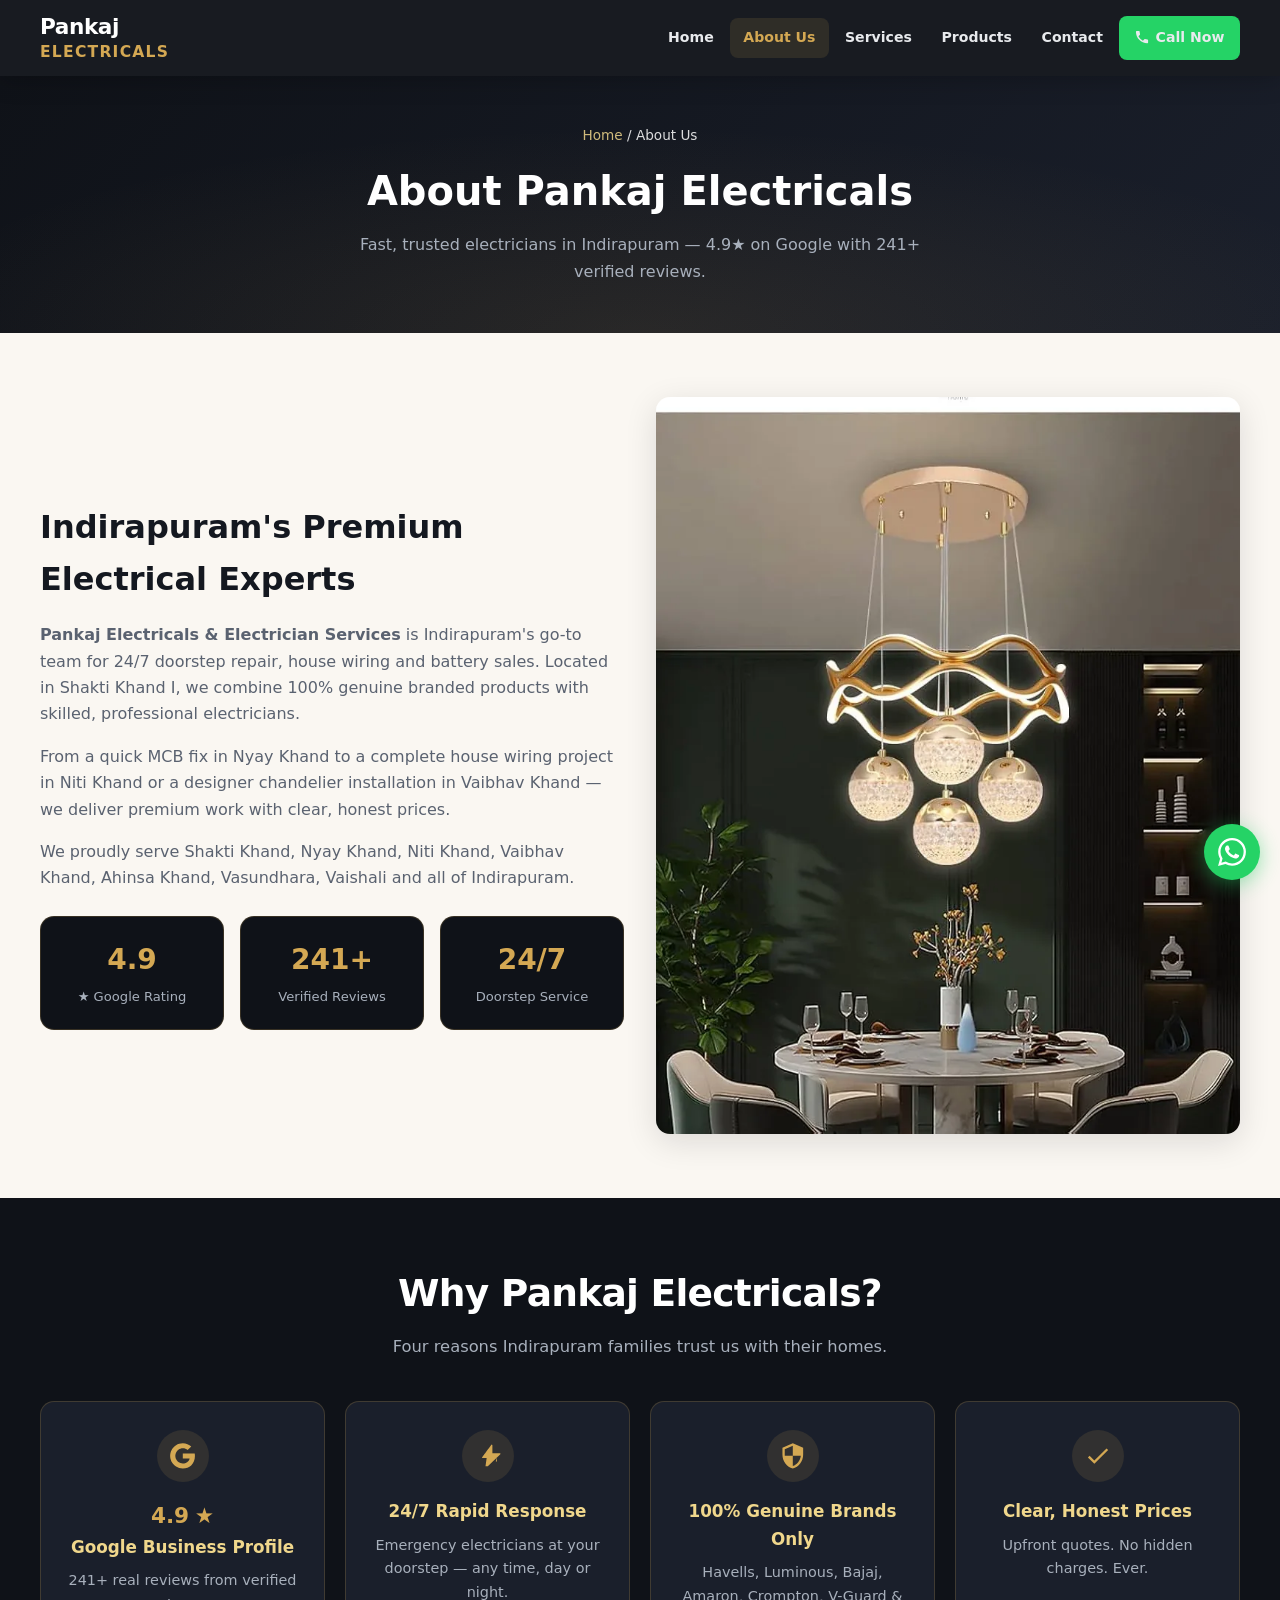
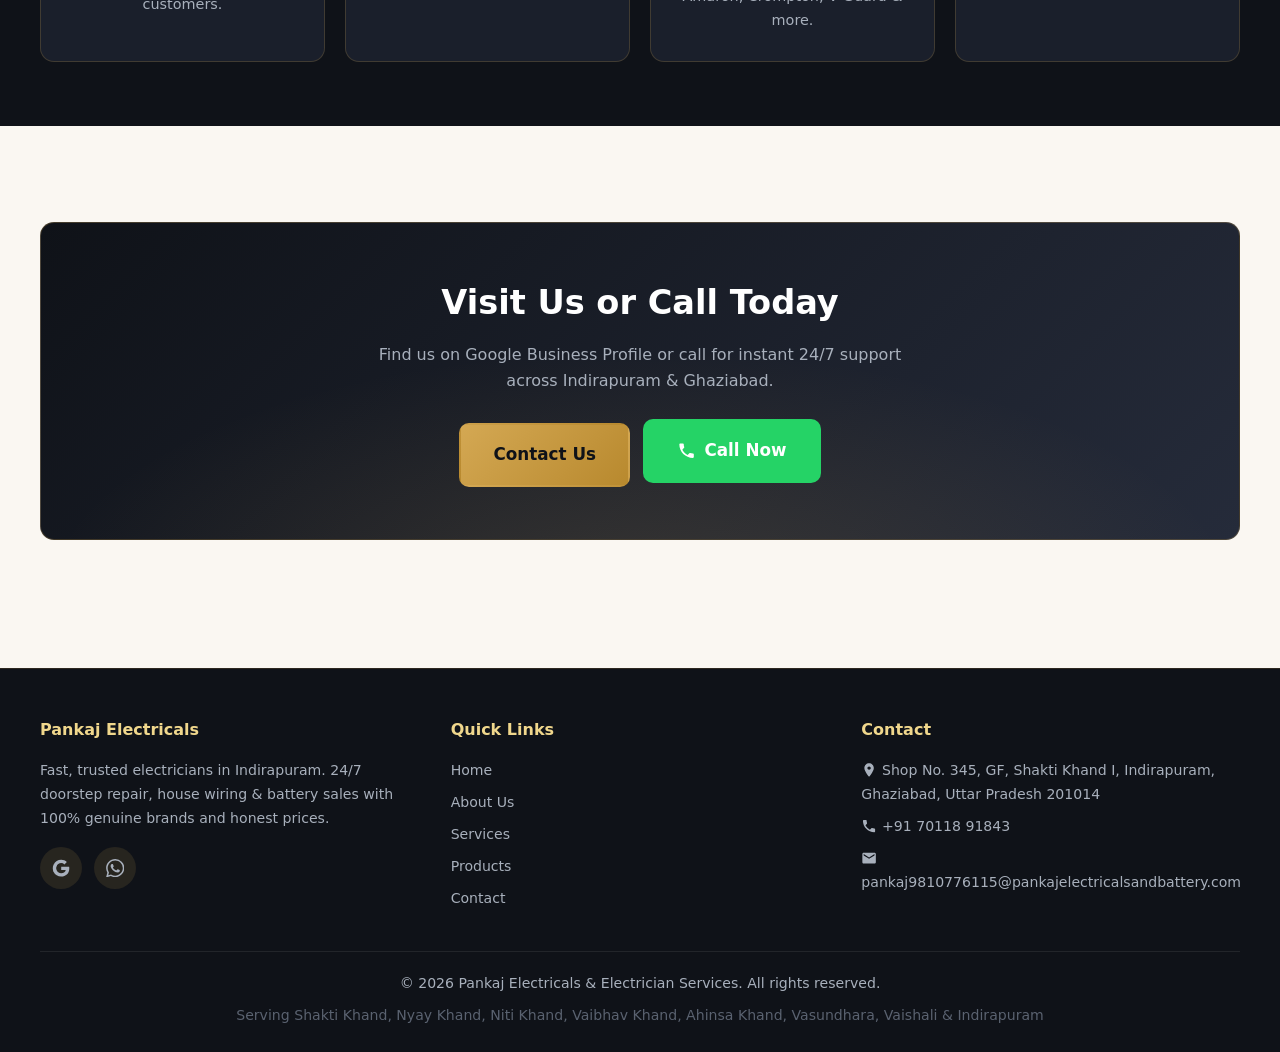
==== commit c60a85ed: "Updated Reveiw counts for about.html" ====
--- a/about.html
+++ b/about.html
@@ -4,7 +4,7 @@
   <meta charset="UTF-8" />
   <meta name="viewport" content="width=device-width, initial-scale=1.0" />
   <title>About Us | Pankaj Electricals — Trusted Electricians Indirapuram</title>
-  <meta name="description" content="About Pankaj Electricals — 4.9★ rated electricians in Indirapuram with 236+ Google reviews. Serving Shakti Khand, Nyay Khand, Niti Khand, Vaibhav Khand, Ahinsa Khand, Vasundhara & Vaishali." />
+  <meta name="description" content="About Pankaj Electricals — 4.9★ rated electricians in Indirapuram with 241+ Google reviews. Serving Shakti Khand, Nyay Khand, Niti Khand, Vaibhav Khand, Ahinsa Khand, Vasundhara & Vaishali." />
   <link rel="canonical" href="https://pankajelectricalsandbattery.com/about.html" />
   <link rel="stylesheet" href="style.css" />
 </head>
@@ -45,7 +45,7 @@
       <div class="container">
         <nav class="breadcrumb" aria-label="Breadcrumb"><a href="index.html">Home</a> / About Us</nav>
         <h1>About Pankaj Electricals</h1>
-        <p>Fast, trusted electricians in Indirapuram — 4.9★ on Google with 236+ verified reviews.</p>
+        <p>Fast, trusted electricians in Indirapuram — 4.9★ on Google with 241+ verified reviews.</p>
       </div>
     </section>
 
@@ -58,7 +58,7 @@
           <p>We proudly serve Shakti Khand, Nyay Khand, Niti Khand, Vaibhav Khand, Ahinsa Khand, Vasundhara, Vaishali and all of Indirapuram.</p>
           <div class="stats-row">
             <div class="stat-box"><strong data-rating>4.9</strong><span>★ Google Rating</span></div>
-            <div class="stat-box"><strong data-review-count>236+</strong><span>Verified Reviews</span></div>
+            <div class="stat-box"><strong data-review-count>241+</strong><span>Verified Reviews</span></div>
             <div class="stat-box"><strong>24/7</strong><span>Doorstep Service</span></div>
           </div>
         </div>
@@ -79,7 +79,7 @@
             <div class="why-card-icon"><svg class="icon"><use href="#icon-google"></use></svg></div>
             <div class="why-rating-badge"><span data-rating>4.9</span>★</div>
             <h3>Google Business Profile</h3>
-            <p><span data-review-count>236+</span> real reviews from verified customers.</p>
+            <p><span data-review-count>241+</span> real reviews from verified customers.</p>
           </article>
           <article class="why-card">
             <div class="why-card-icon"><svg class="icon"><use href="#icon-bolt"></use></svg></div>
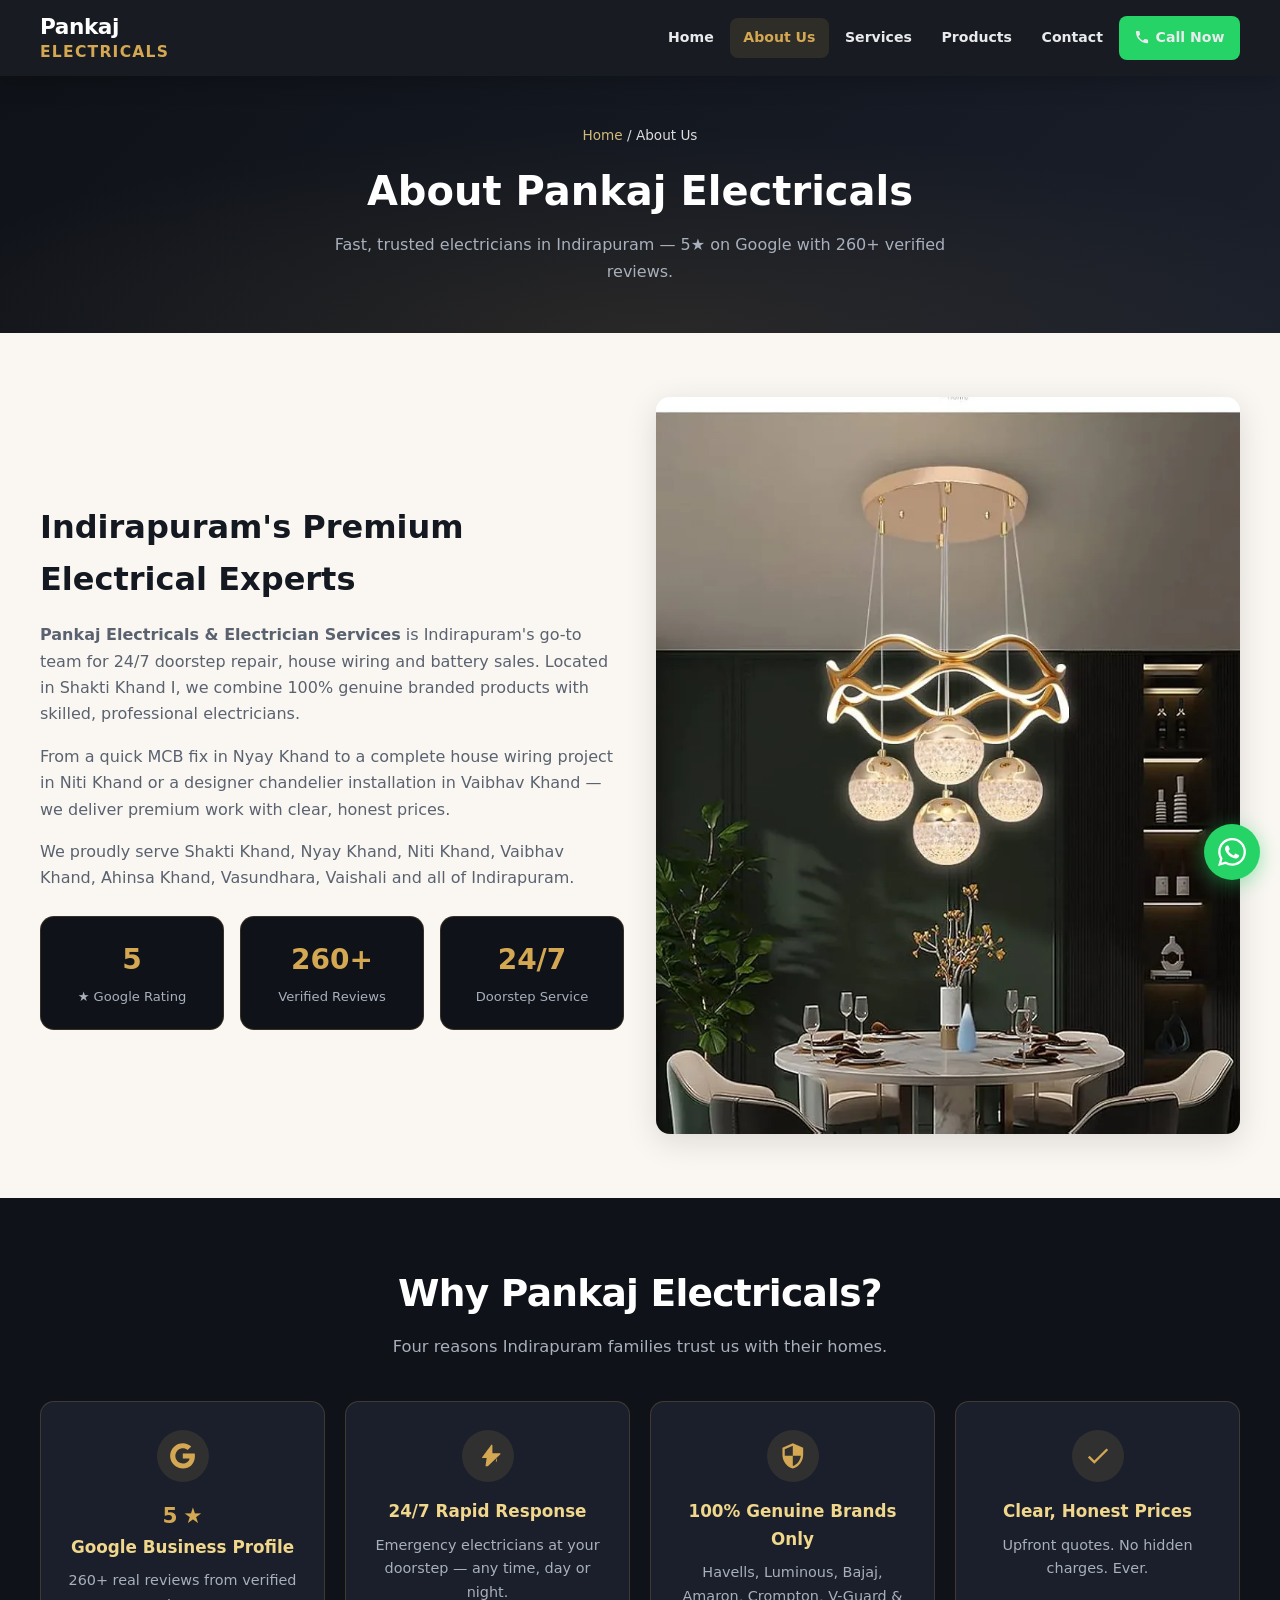
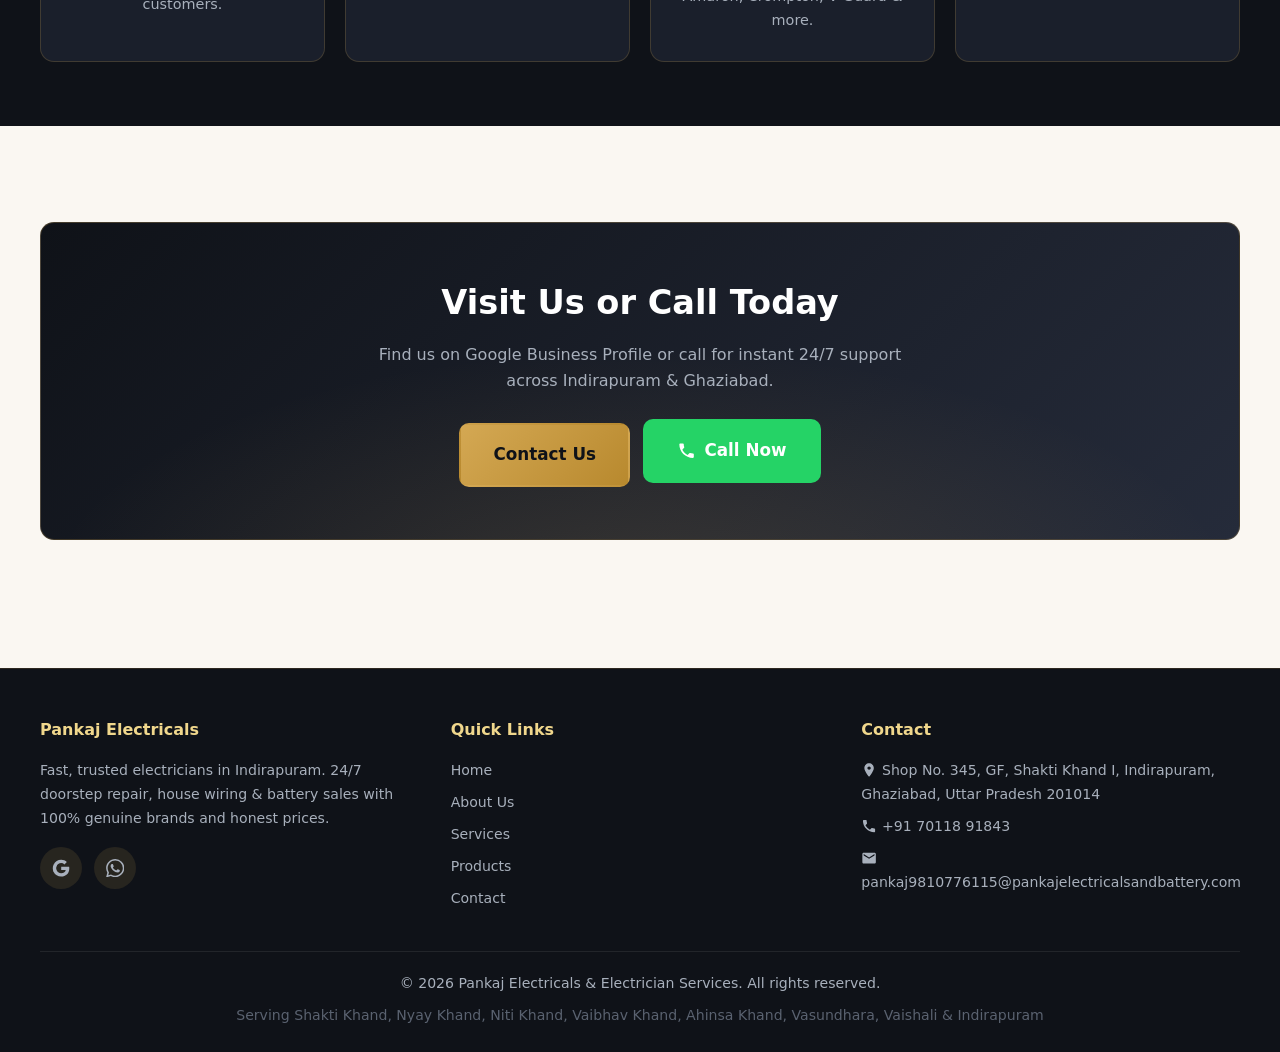
==== commit 52461987: "updated GBP reviews" ====
--- a/about.html
+++ b/about.html
@@ -4,7 +4,7 @@
   <meta charset="UTF-8" />
   <meta name="viewport" content="width=device-width, initial-scale=1.0" />
   <title>About Us | Pankaj Electricals — Trusted Electricians Indirapuram</title>
-  <meta name="description" content="About Pankaj Electricals — 4.9★ rated electricians in Indirapuram with 241+ Google reviews. Serving Shakti Khand, Nyay Khand, Niti Khand, Vaibhav Khand, Ahinsa Khand, Vasundhara & Vaishali." />
+  <meta name="description" content="About Pankaj Electricals — 5★ rated electricians in Indirapuram with 260+ Google reviews. Serving Shakti Khand, Nyay Khand, Niti Khand, Vaibhav Khand, Ahinsa Khand, Vasundhara & Vaishali." />
   <link rel="canonical" href="https://pankajelectricalsandbattery.com/about.html" />
   <link rel="stylesheet" href="style.css" />
 </head>
@@ -45,7 +45,7 @@
       <div class="container">
         <nav class="breadcrumb" aria-label="Breadcrumb"><a href="index.html">Home</a> / About Us</nav>
         <h1>About Pankaj Electricals</h1>
-        <p>Fast, trusted electricians in Indirapuram — 4.9★ on Google with 241+ verified reviews.</p>
+        <p>Fast, trusted electricians in Indirapuram — 5★ on Google with 260+ verified reviews.</p>
       </div>
     </section>
 
@@ -57,8 +57,8 @@
           <p>From a quick MCB fix in Nyay Khand to a complete house wiring project in Niti Khand or a designer chandelier installation in Vaibhav Khand — we deliver premium work with clear, honest prices.</p>
           <p>We proudly serve Shakti Khand, Nyay Khand, Niti Khand, Vaibhav Khand, Ahinsa Khand, Vasundhara, Vaishali and all of Indirapuram.</p>
           <div class="stats-row">
-            <div class="stat-box"><strong data-rating>4.9</strong><span>★ Google Rating</span></div>
-            <div class="stat-box"><strong data-review-count>241+</strong><span>Verified Reviews</span></div>
+            <div class="stat-box"><strong data-rating>5</strong><span>★ Google Rating</span></div>
+            <div class="stat-box"><strong data-review-count>260+</strong><span>Verified Reviews</span></div>
             <div class="stat-box"><strong>24/7</strong><span>Doorstep Service</span></div>
           </div>
         </div>
@@ -77,9 +77,9 @@
         <div class="why-grid">
           <article class="why-card">
             <div class="why-card-icon"><svg class="icon"><use href="#icon-google"></use></svg></div>
-            <div class="why-rating-badge"><span data-rating>4.9</span>★</div>
+            <div class="why-rating-badge"><span data-rating>5</span>★</div>
             <h3>Google Business Profile</h3>
-            <p><span data-review-count>241+</span> real reviews from verified customers.</p>
+            <p><span data-review-count>260+</span> real reviews from verified customers.</p>
           </article>
           <article class="why-card">
             <div class="why-card-icon"><svg class="icon"><use href="#icon-bolt"></use></svg></div>
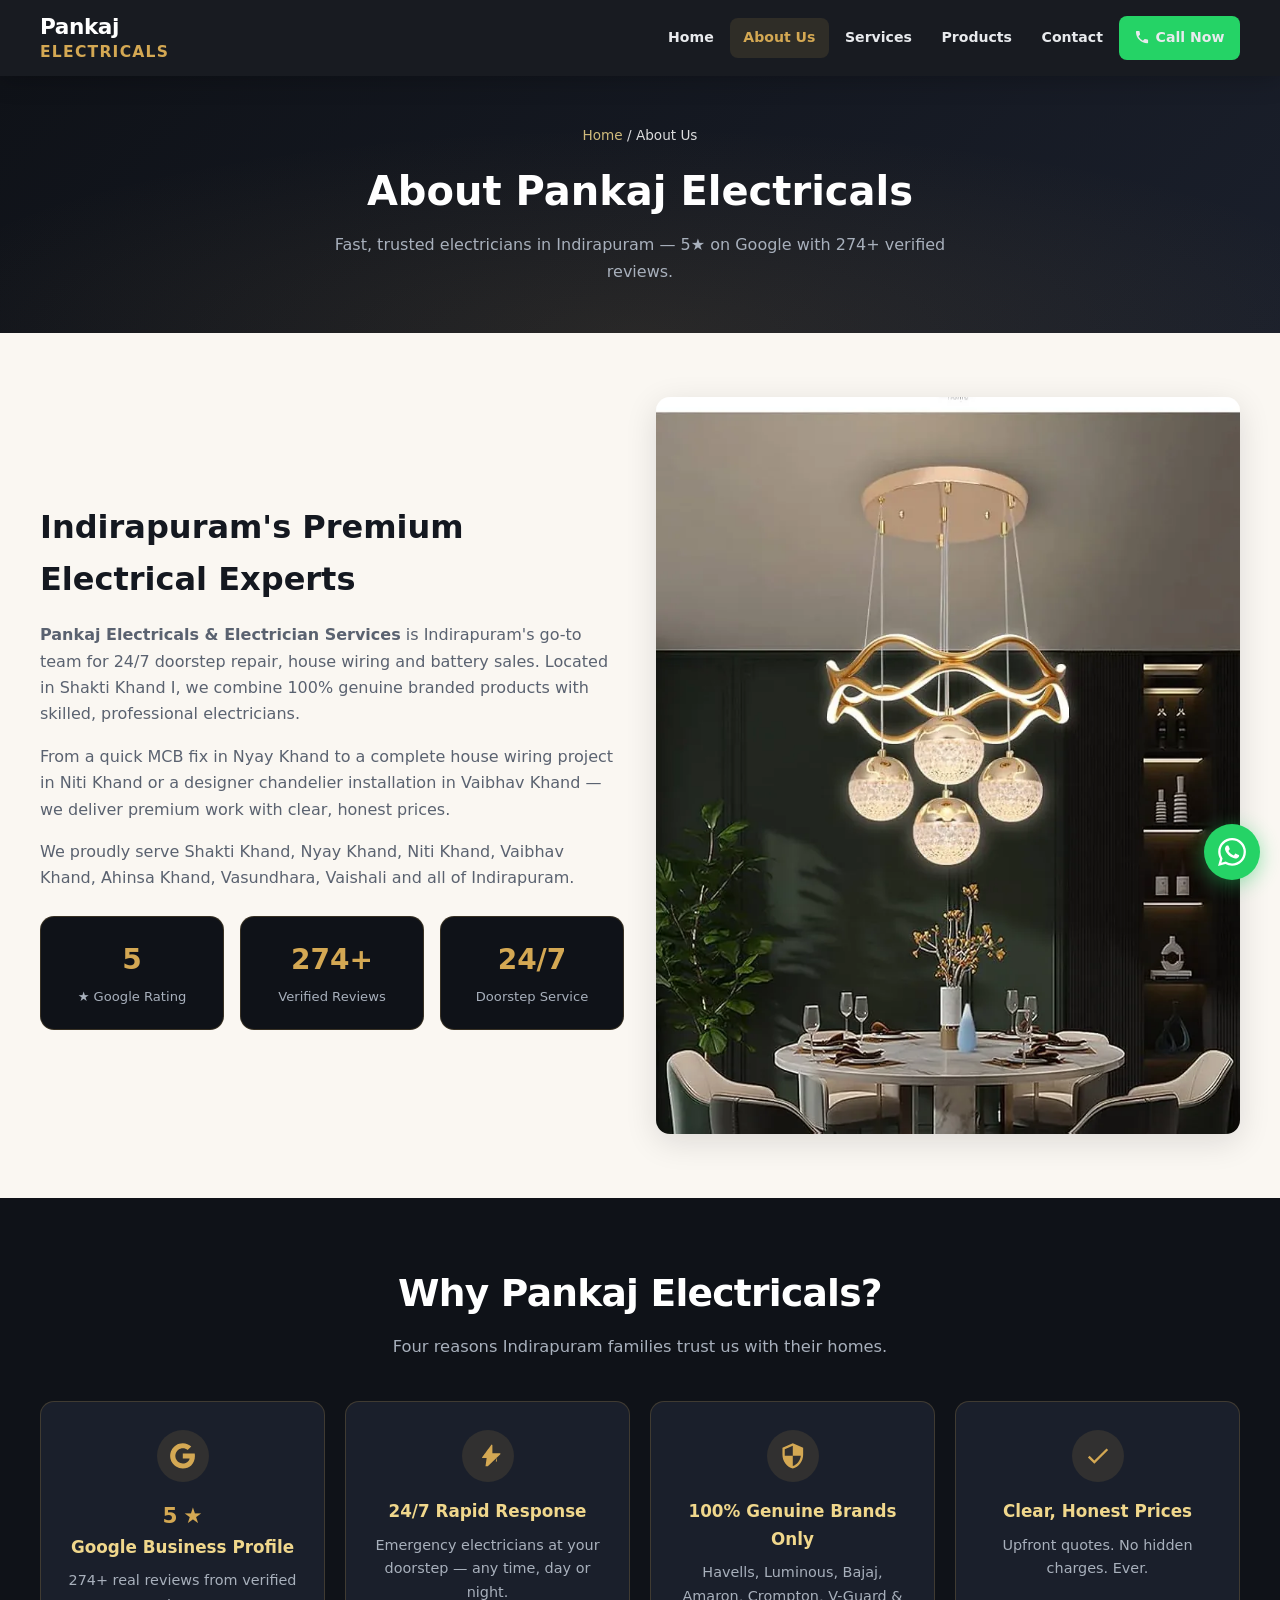
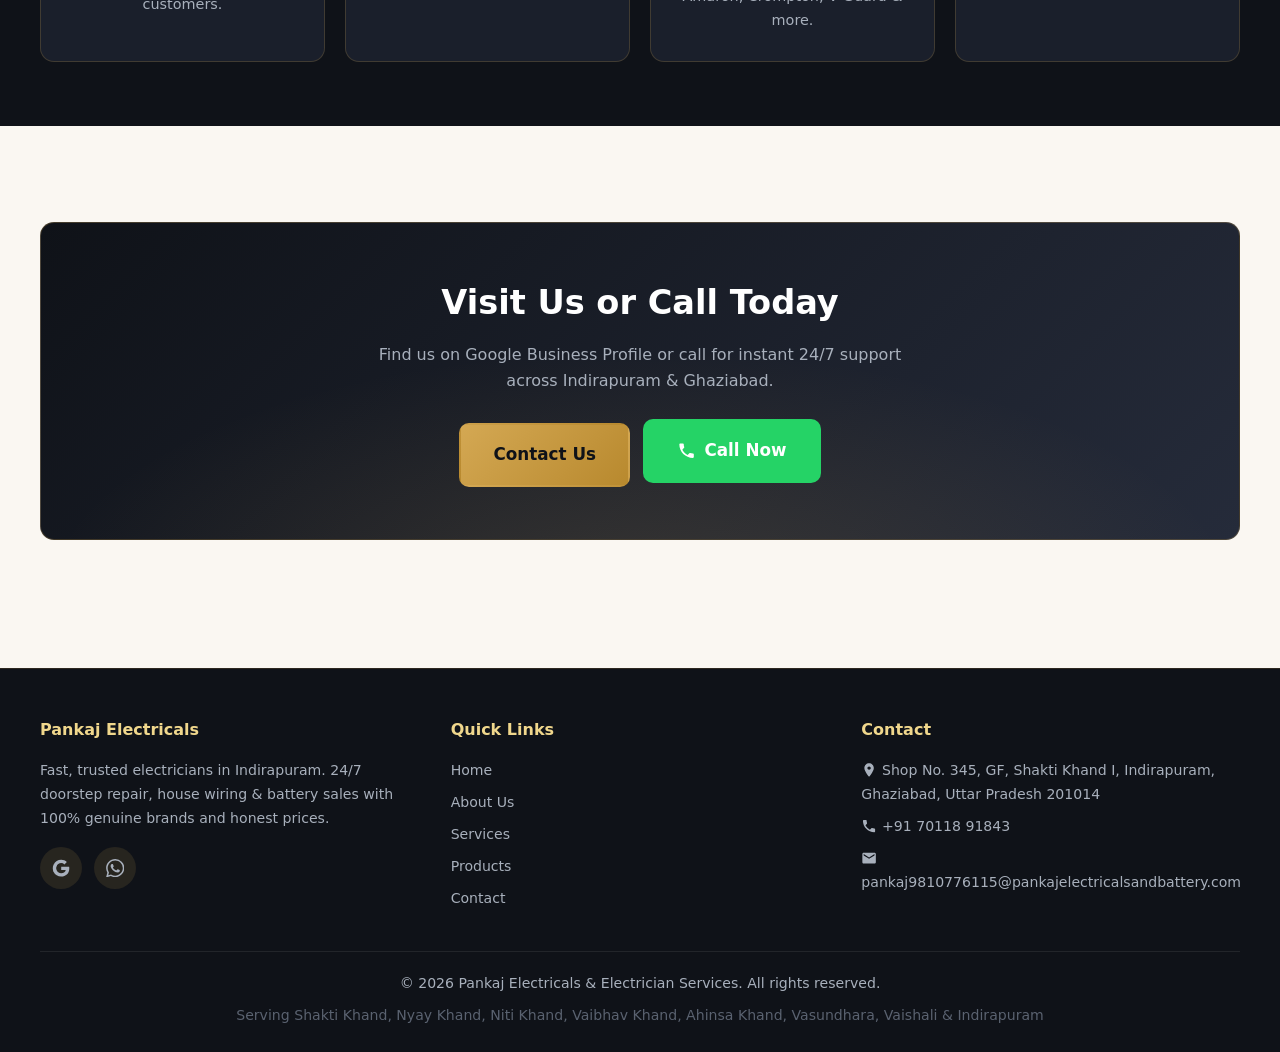
==== commit e0ce7430: "Updating GBP Review Count" ====
--- a/about.html
+++ b/about.html
@@ -4,7 +4,7 @@
   <meta charset="UTF-8" />
   <meta name="viewport" content="width=device-width, initial-scale=1.0" />
   <title>About Us | Pankaj Electricals — Trusted Electricians Indirapuram</title>
-  <meta name="description" content="About Pankaj Electricals — 5★ rated electricians in Indirapuram with 260+ Google reviews. Serving Shakti Khand, Nyay Khand, Niti Khand, Vaibhav Khand, Ahinsa Khand, Vasundhara & Vaishali." />
+  <meta name="description" content="About Pankaj Electricals — 5★ rated electricians in Indirapuram with 274+ Google reviews. Serving Shakti Khand, Nyay Khand, Niti Khand, Vaibhav Khand, Ahinsa Khand, Vasundhara & Vaishali." />
   <link rel="canonical" href="https://pankajelectricalsandbattery.com/about.html" />
   <link rel="stylesheet" href="style.css" />
 </head>
@@ -45,7 +45,7 @@
       <div class="container">
         <nav class="breadcrumb" aria-label="Breadcrumb"><a href="index.html">Home</a> / About Us</nav>
         <h1>About Pankaj Electricals</h1>
-        <p>Fast, trusted electricians in Indirapuram — 5★ on Google with 260+ verified reviews.</p>
+        <p>Fast, trusted electricians in Indirapuram — 5★ on Google with 274+ verified reviews.</p>
       </div>
     </section>
 
@@ -58,7 +58,7 @@
           <p>We proudly serve Shakti Khand, Nyay Khand, Niti Khand, Vaibhav Khand, Ahinsa Khand, Vasundhara, Vaishali and all of Indirapuram.</p>
           <div class="stats-row">
             <div class="stat-box"><strong data-rating>5</strong><span>★ Google Rating</span></div>
-            <div class="stat-box"><strong data-review-count>260+</strong><span>Verified Reviews</span></div>
+            <div class="stat-box"><strong data-review-count>274+</strong><span>Verified Reviews</span></div>
             <div class="stat-box"><strong>24/7</strong><span>Doorstep Service</span></div>
           </div>
         </div>
@@ -79,7 +79,7 @@
             <div class="why-card-icon"><svg class="icon"><use href="#icon-google"></use></svg></div>
             <div class="why-rating-badge"><span data-rating>5</span>★</div>
             <h3>Google Business Profile</h3>
-            <p><span data-review-count>260+</span> real reviews from verified customers.</p>
+            <p><span data-review-count>274+</span> real reviews from verified customers.</p>
           </article>
           <article class="why-card">
             <div class="why-card-icon"><svg class="icon"><use href="#icon-bolt"></use></svg></div>
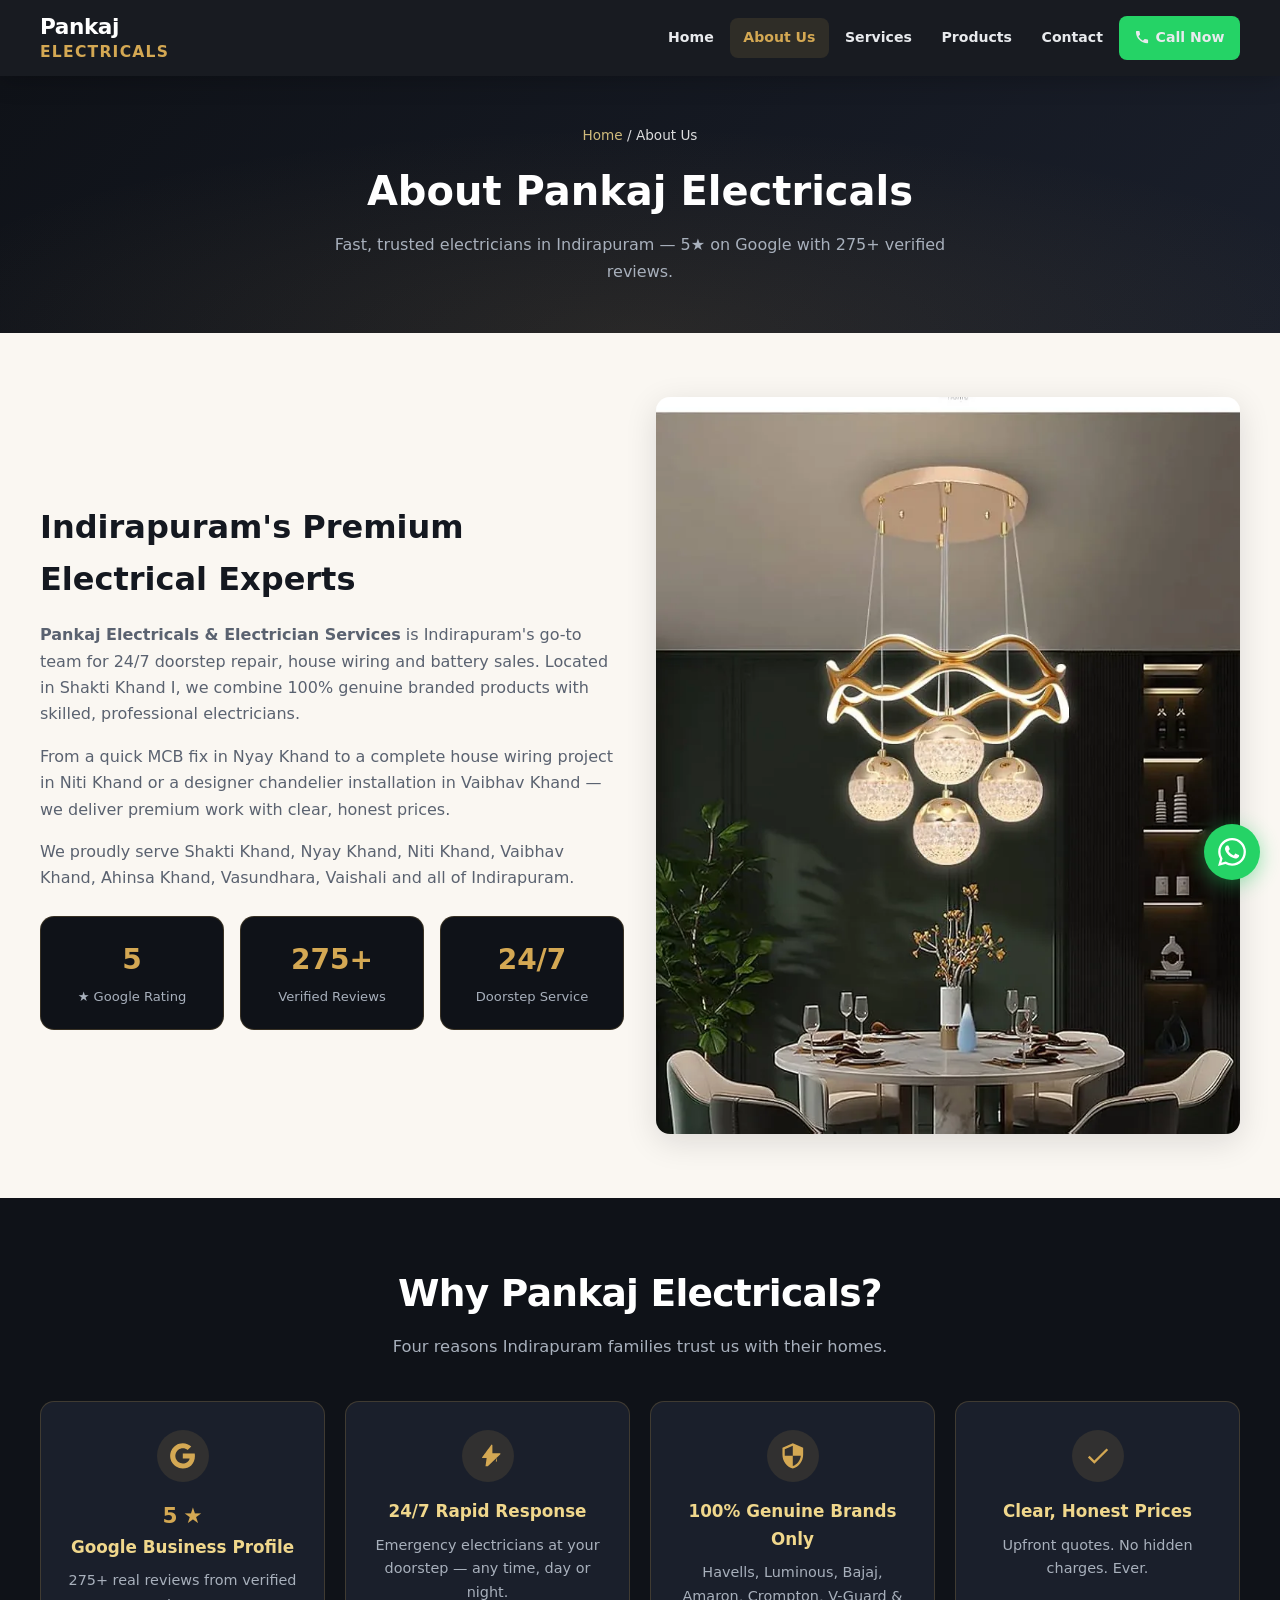
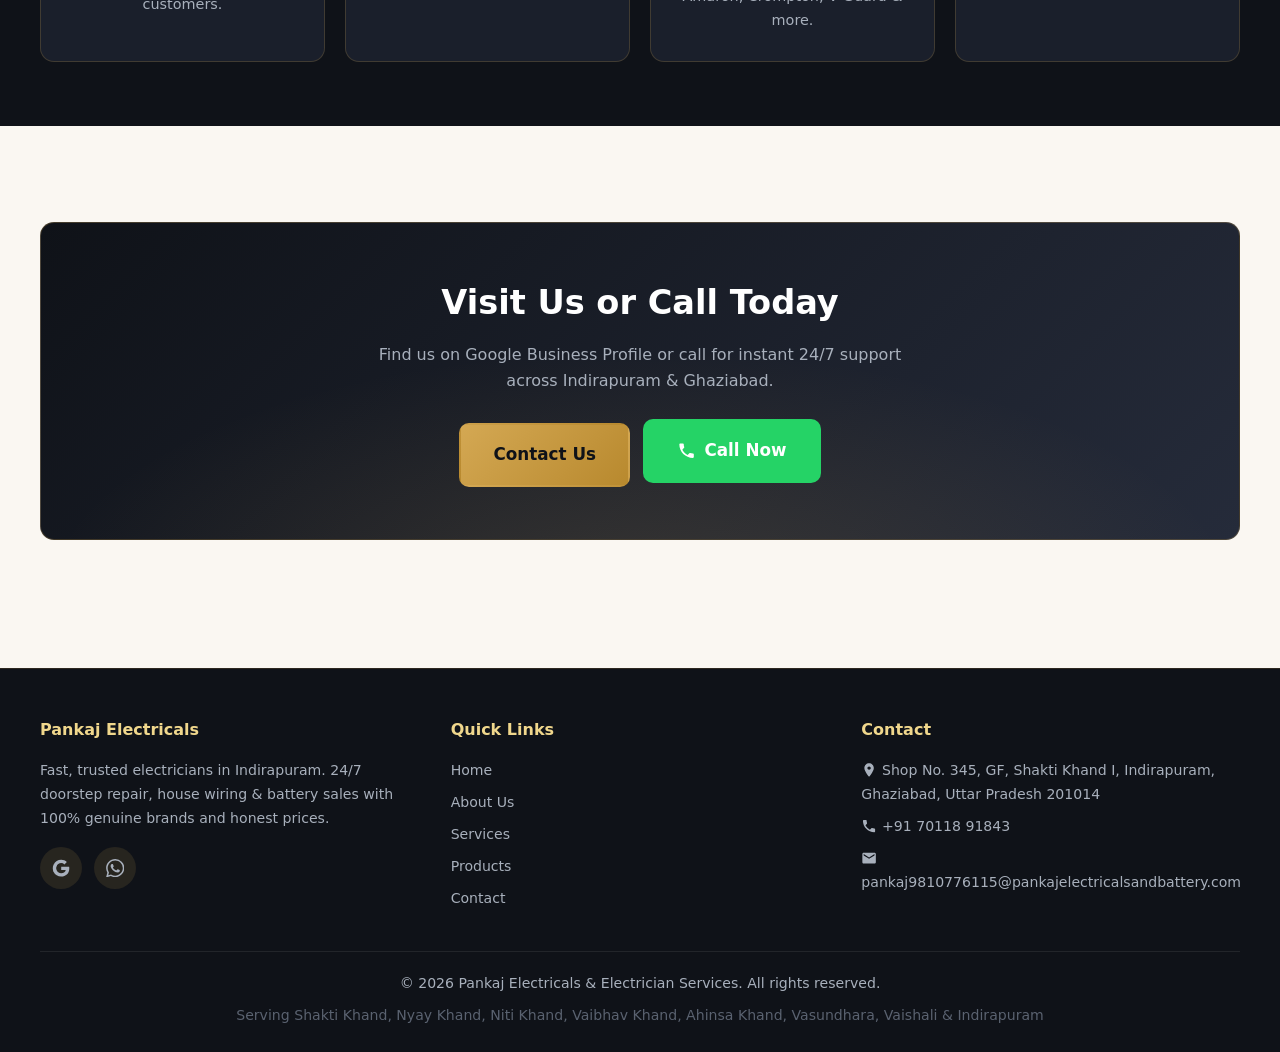
==== commit 70961734: "Updated GBP Review Count" ====
--- a/about.html
+++ b/about.html
@@ -4,7 +4,7 @@
   <meta charset="UTF-8" />
   <meta name="viewport" content="width=device-width, initial-scale=1.0" />
   <title>About Us | Pankaj Electricals — Trusted Electricians Indirapuram</title>
-  <meta name="description" content="About Pankaj Electricals — 5★ rated electricians in Indirapuram with 274+ Google reviews. Serving Shakti Khand, Nyay Khand, Niti Khand, Vaibhav Khand, Ahinsa Khand, Vasundhara & Vaishali." />
+  <meta name="description" content="About Pankaj Electricals — 5★ rated electricians in Indirapuram with 275+ Google reviews. Serving Shakti Khand, Nyay Khand, Niti Khand, Vaibhav Khand, Ahinsa Khand, Vasundhara & Vaishali." />
   <link rel="canonical" href="https://pankajelectricalsandbattery.com/about.html" />
   <link rel="stylesheet" href="style.css" />
 </head>
@@ -45,7 +45,7 @@
       <div class="container">
         <nav class="breadcrumb" aria-label="Breadcrumb"><a href="index.html">Home</a> / About Us</nav>
         <h1>About Pankaj Electricals</h1>
-        <p>Fast, trusted electricians in Indirapuram — 5★ on Google with 274+ verified reviews.</p>
+        <p>Fast, trusted electricians in Indirapuram — 5★ on Google with 275+ verified reviews.</p>
       </div>
     </section>
 
@@ -58,7 +58,7 @@
           <p>We proudly serve Shakti Khand, Nyay Khand, Niti Khand, Vaibhav Khand, Ahinsa Khand, Vasundhara, Vaishali and all of Indirapuram.</p>
           <div class="stats-row">
             <div class="stat-box"><strong data-rating>5</strong><span>★ Google Rating</span></div>
-            <div class="stat-box"><strong data-review-count>274+</strong><span>Verified Reviews</span></div>
+            <div class="stat-box"><strong data-review-count>275+</strong><span>Verified Reviews</span></div>
             <div class="stat-box"><strong>24/7</strong><span>Doorstep Service</span></div>
           </div>
         </div>
@@ -79,7 +79,7 @@
             <div class="why-card-icon"><svg class="icon"><use href="#icon-google"></use></svg></div>
             <div class="why-rating-badge"><span data-rating>5</span>★</div>
             <h3>Google Business Profile</h3>
-            <p><span data-review-count>274+</span> real reviews from verified customers.</p>
+            <p><span data-review-count>275+</span> real reviews from verified customers.</p>
           </article>
           <article class="why-card">
             <div class="why-card-icon"><svg class="icon"><use href="#icon-bolt"></use></svg></div>
